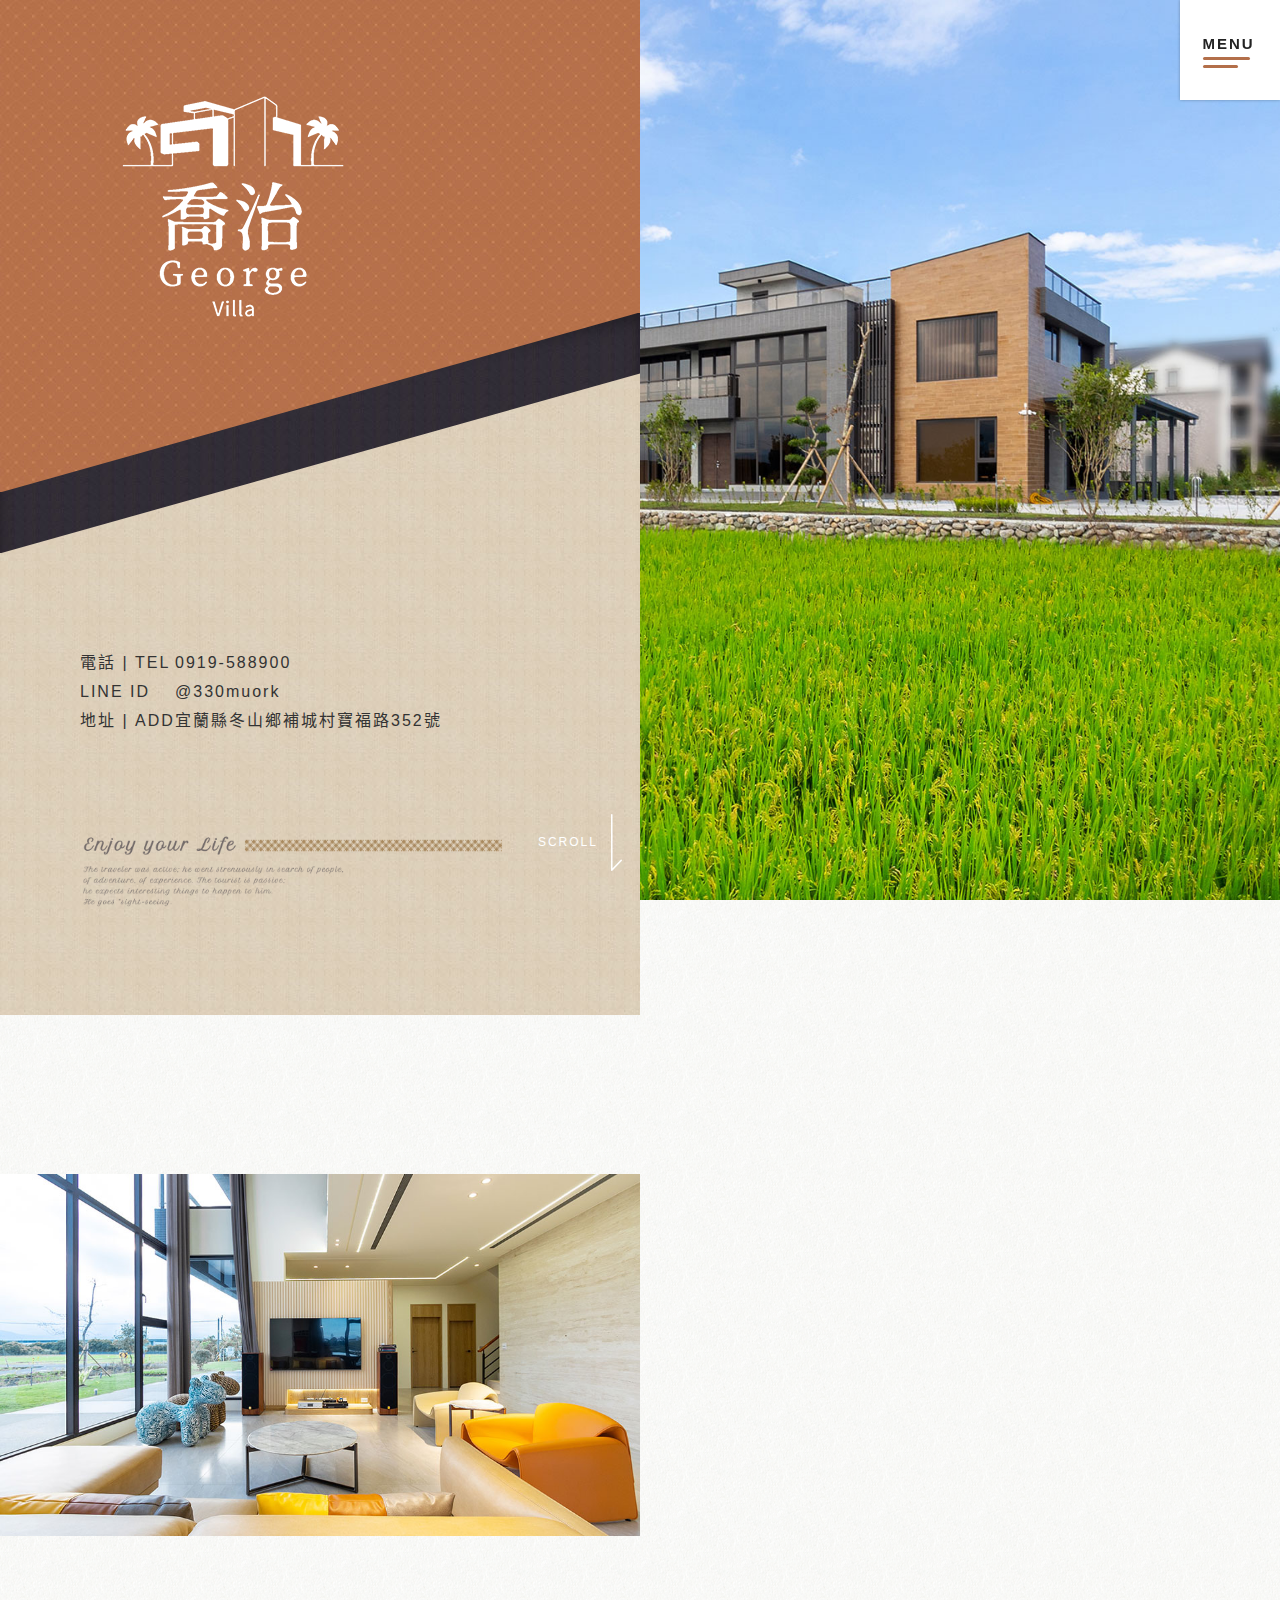
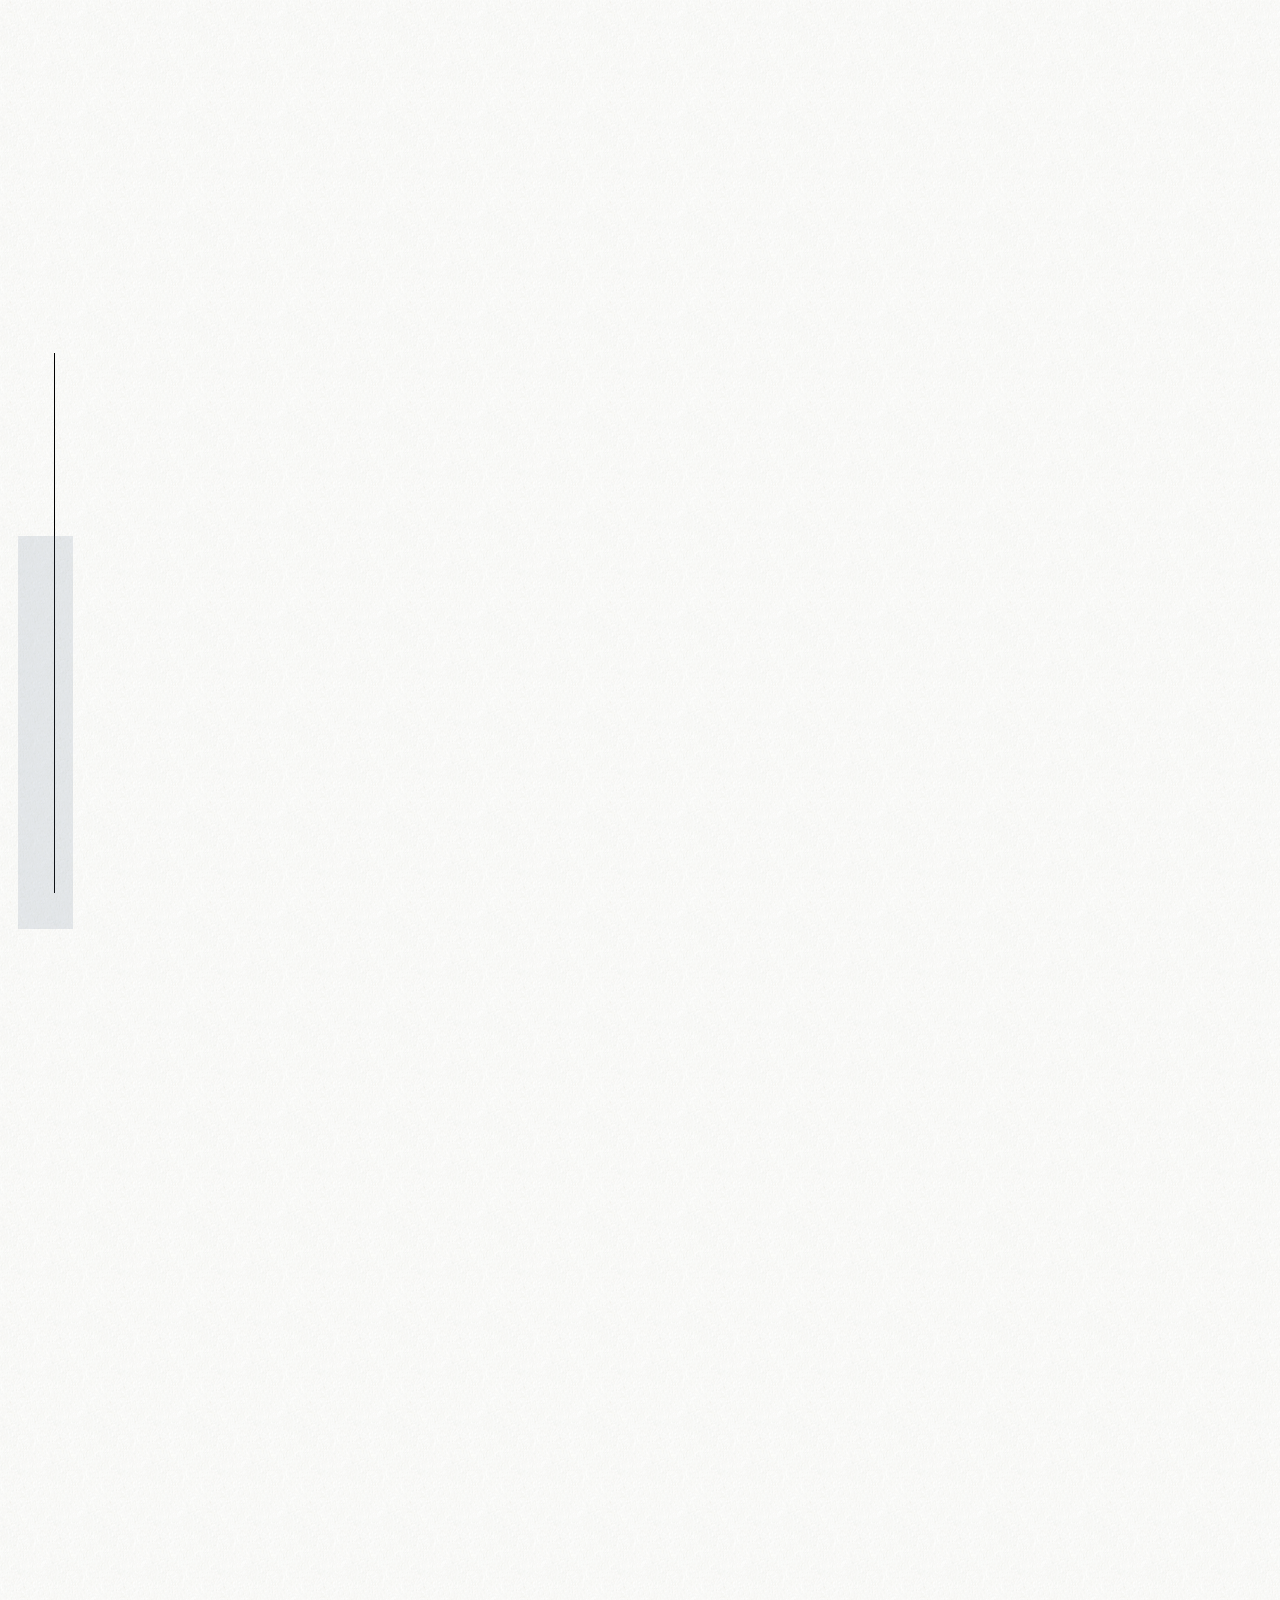
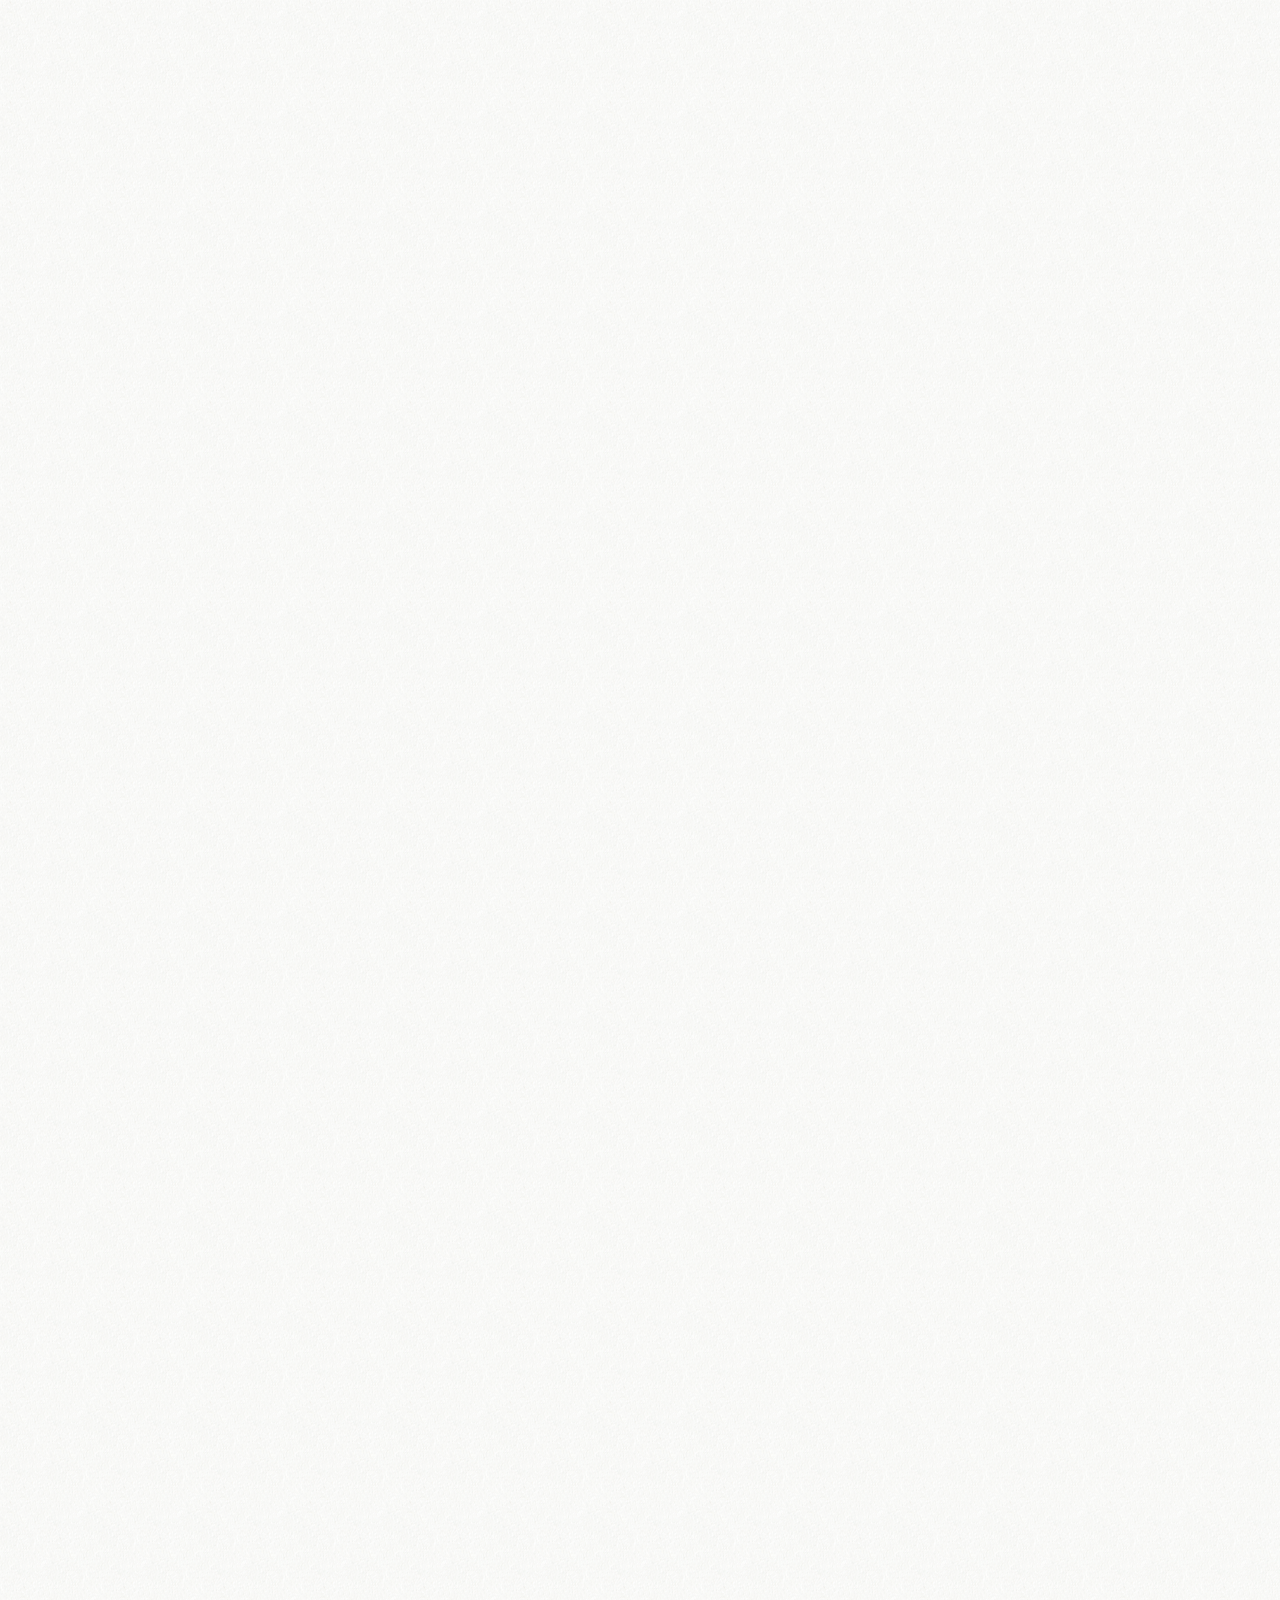
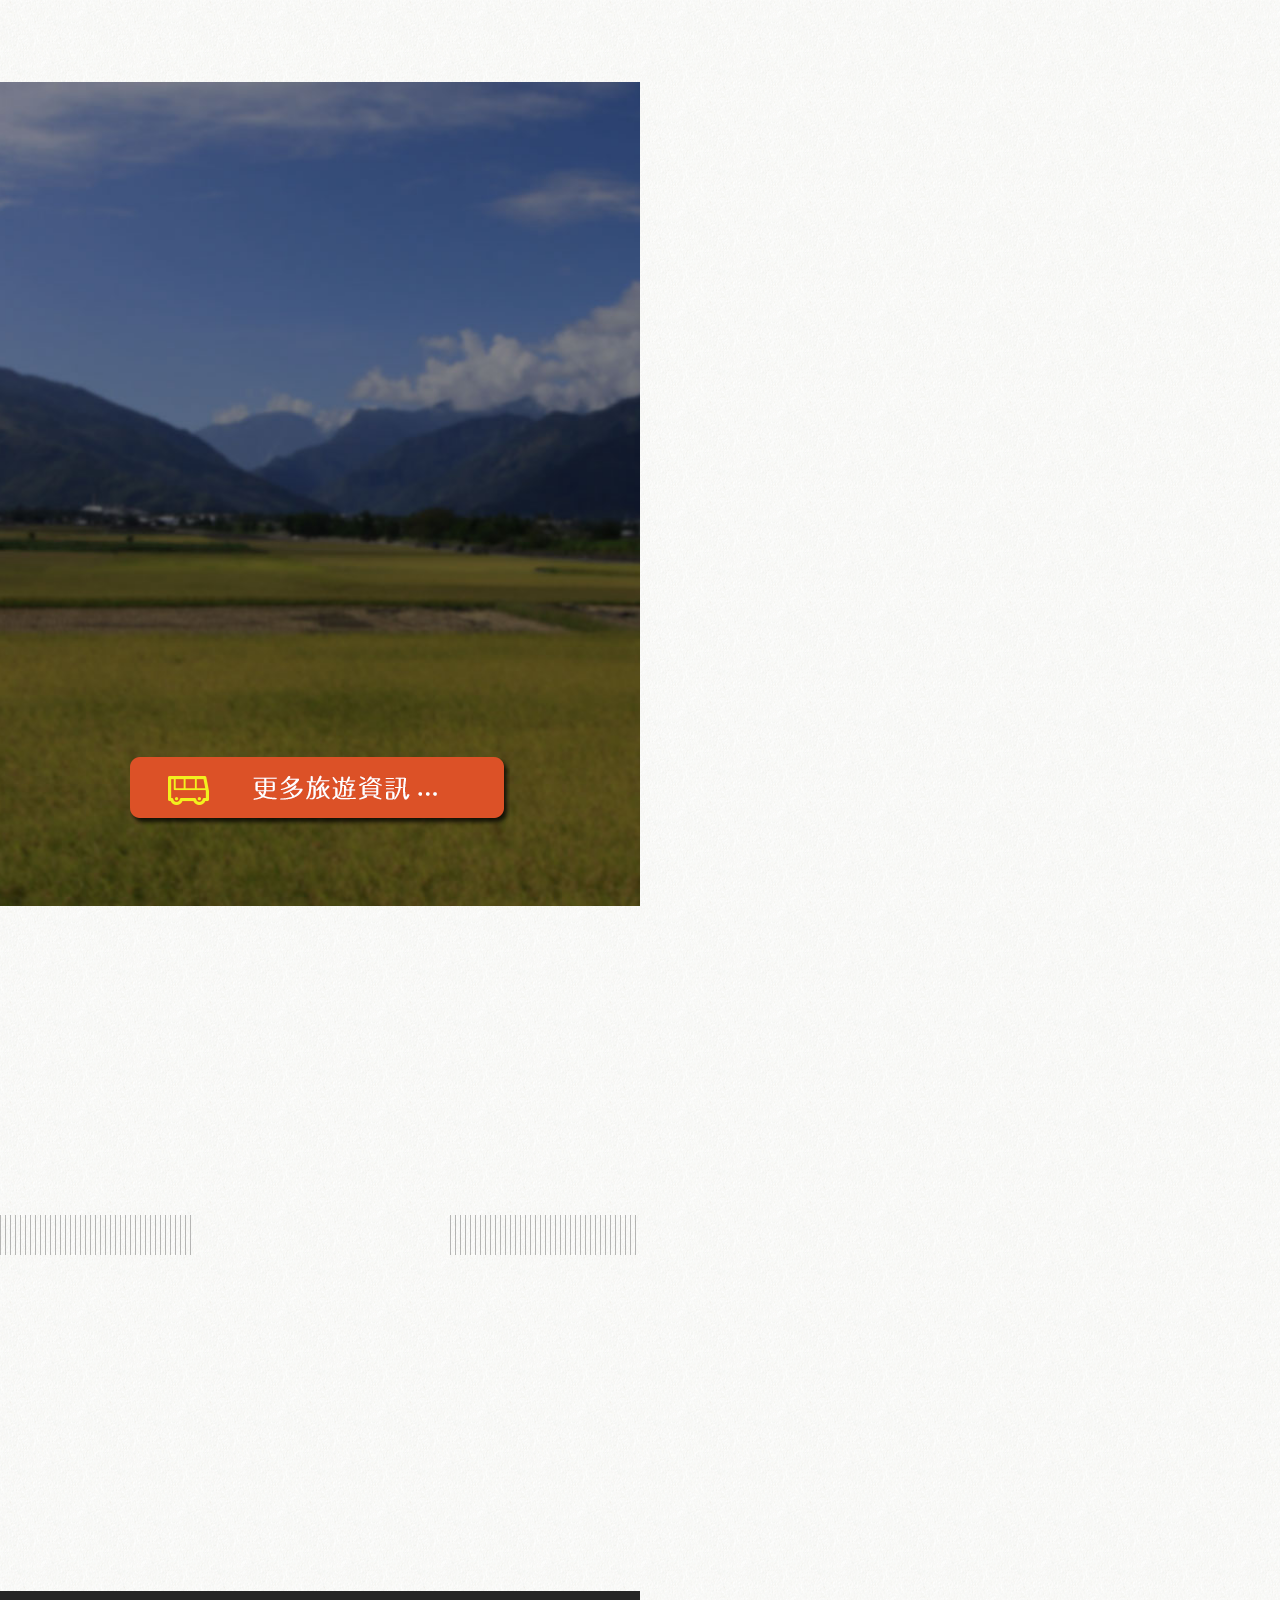
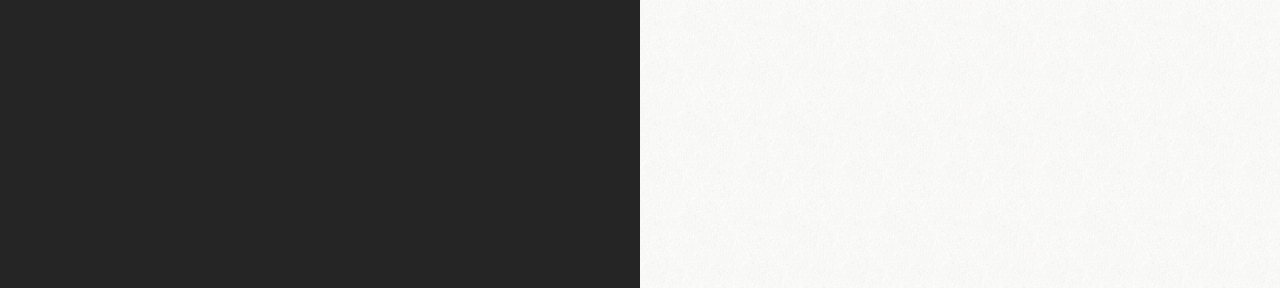
==== index.php.html @ ebe32e6a "change phone number" ====
﻿<!DOCTYPE html>
<html lang="zh-TW">

<head>
    <!-- Google tag (gtag.js) -->
	<script async="" src="gtag/js?id=G-ZSV1Z15WHJ"></script>
    <script>
      window.dataLayer = window.dataLayer || [];
      function gtag(){dataLayer.push(arguments);}
      gtag('js', new Date());
    
      gtag('config', 'G-ZSV1Z15WHJ');
    </script>
    <meta charset="utf-8">
    <meta http-equiv="X-UA-Compatible" content="IE=edge">
    <meta name="viewport" content="width=device-width,initial-scale=1.0">
    <meta name="format-detection" content="telephone=no">
    <meta property="og:image" content="https://georgevilla.elbnb.com/images/abt1.jpg">
    <meta name="keywords" content="喬治Villa,喬治,Villa,宜蘭Villa,台灣宜蘭民宿,台灣宜蘭住宿,宜蘭冬山民宿,宜蘭冬山住宿,宜蘭合法民宿,國民旅遊卡,宜蘭推薦民宿,宜蘭主題民宿,宜蘭親子民宿,宜蘭美食,宜蘭租車,梅花湖風景區,香格里拉休閒農場,新寮瀑布,冬山風箏館,冬山河森林公園,冬山河生態綠舟,仁山植物園,大洲分洪堰風景區,丸山遺址,中山休閒農業區,仁山苗圃,萬長春圳公園,草湖玉尊宮,大進休閒農業區">
    <meta name="description" content="位於冬山鄉的喬治villa，有著寬敞的戶外庭院與泳池、還有著大理石桌休閒空間，室內有著7米挑高大面景觀窗客廳與視聽空間。鄰近：冬山河親水公園、利澤簡老街、武淵水火同源、虎牌米粉觀光工廠、五十二甲溼地">
    <title>宜蘭冬山民宿 喬治Villa-台灣官方網站</title>
    <!-- Core CSS -->
    <link rel="Shortcut Icon" type="image/x-icon" href="images/favicon.ico">
    <link rel="stylesheet" href="mob/css/animate.min.css">
    <link href="mob/css/bootstrap.min.css" rel="stylesheet" type="text/css">
    <link href="mob/css/bootstrap-theme.min.css" rel="stylesheet" type="text/css">
    <link href="mob/css/fontawesome.min.css" rel="stylesheet" type="text/css">
    <link href="mob/css/main.css" rel="stylesheet" type="text/css">
    <link href="mob/css/main_btm.css" rel="stylesheet" type="text/css">
    <link href="css?family=Noto+Sans+TC:400,700&display=swap" rel="stylesheet">
    
    <script src="mob/js/jquery.min.js"></script>
</head>

<body>

<header>
    <!--mibutton-->
    <div class="mibutton itype">
        <span>MENU</span>
        <span></span>
        <span></span>
    </div>
    <div class="navbar">
        <div class="menu_logo">
            <a href="index.php.html">
                <img src="images/menu_logo.png">
            </a>
        </div>
        <div class="ibutton">
            <ul>
    <li>
        <a href="index.php.html#about">
            <p class="ch">關於我們</p>
            <p class="en">About Us</p>
        </a>
    </li>
    <li>
        <a href="photo.php.html">
            <p class="ch">環境介紹</p>
            <p class="en">Photo</p>
        </a>
    </li>
    <li>
        <a href="room.php.html">
            <p class="ch">客房介紹</p>
            <p class="en">Guest Room</p>
        </a>
    </li>
    <li>
        <a href="room.php.html#notice">
            <p class="ch">訂房須知</p>
            <p class="en">Notice</p>
        </a>
    </li>
    <li>
        <a href="index.php.html#location">
            <p class="ch">交通位置</p>
            <p class="en">Location</p>
        </a>
    </li>
    <li>
        <a href="sce.php.html">
            <p class="ch">鄰近景點</p>
            <p class="en">Scenic Spots</p>
        </a>
    </li>
</ul>        </div>
    </div>
</header>

<!--首頁右側大圖-->
<div class="dex">
	<img src="images/dex_logo.png" class="dex_logo">
    <img src="images/dex.jpg" class="dex_mob">
</div>

<!--main-->
<div class="main">

	<!--民宿首頁資訊-->
    <section class="itop">
    	<div class="logo">
        	<img src="images/logo.png" class="wow fadeInDown" data-wow-duration="2s" data-wow-delay=".3s">
        </div>
        <div class="isqare">
        	<div class="shadow"></div>
        </div>
        <div class="iinfo">
        	<ul class="wow fadeInDown" data-wow-duration="2s" data-wow-delay=".5s">
            	<li>
                    <p>電話 | TEL </p><p>0919-588900</p>
                </li>
                <li>
                    <p>LINE ID </p><p>@330muork</p>
                </li>
                <li>
                    <p>地址 | ADD </p><p>宜蘭縣冬山鄉補城村寶福路352號</p>
                </li>
            </ul>
            <img src="images/ideco.png" class="wow fadeInDown" data-wow-duration="2s" data-wow-delay=".5s">
        </div>
        <!--scroll-->
        <div class="scroll">
        	<a href="#about">
            	<span>SCROLL</span>
                <img src="images/scroll.png">
            </a>
        </div>
    </section>
    
    <!--about-->
    <section class="about" id="about">
    	<div class="title wow fadeInLeft" data-wow-duration="2s" data-wow-delay=".3s">
        	<img src="images/title_abt.png">
        </div>
        <img src="images/abt1.jpg" class="abt1">
        <div class="abt2">
        	<img src="images/abt2.png" class="wow fadeInDown" data-wow-duration="2s" data-wow-delay=".3s">
            <div class="text wow fadeInDown" data-wow-duration="2s" data-wow-delay=".5s">
                <span style="font-size:16pt; font-family:'微軟正黑體'; font-weight:bold; color:#000;">民宿登記編號2437號</span>
                <br><br>
                位於冬山鄉的喬治villa，有著寬敞的戶外庭院與泳池、還有著大理石桌休閒空間，可以望著一片綠油油的稻田享受著吹拂而來的稻香氣息。
                <br><br>
                在室內有著7米挑高大面景觀窗客廳與視聽空間，大人小孩同樂皆宜，在夕陽灑落下，在餐廳一處，可以悠閒的享受著下午茶來療癒渡假的心境，這絕對是一個渡假宅首選。
                <br><br>
                鄰近景點：冬山河親水公園、利澤簡老街、武淵水火同源、虎牌米粉觀光工廠、五十二甲溼地、冬山伯朗大道。
            </div>
        </div>
        <img src="images/abt3.png" class="abt3 wow fadeInDown" data-wow-duration="2s" data-wow-delay=".5s">
        <img src="images/abt4.jpg" class="abt4 wow fadeInDown" data-wow-duration="2s" data-wow-delay=".5s">
    </section>
    
    <!--iroom-->
    <div class="title wow fadeInLeft" data-wow-duration="2s" data-wow-delay=".3s">
        <img src="images/title_room.png">
    </div>
    <section class="iroom">
    	<div class="irm_btn wow fadeInDown" data-wow-duration="2s" data-wow-delay=".5s">
        	<a href="room.php.html">
            	<img src="images/irm_btn.png">
            </a>
        </div>
    </section>
    
    <!--location-->
    <div id="location" class="title wow fadeInLeft" data-wow-duration="2s" data-wow-delay=".3s">
        <img src="images/title_loc.png">
    </div>
    <section class="location">
    	<div class="map wow fadeInDown" data-wow-duration="2s" data-wow-delay=".5s">
        	<iframe src="https://www.google.com/maps/embed?pb=!1m17!1m12!1m3!1d3625.9081986054075!2d121.80837032192541!3d24.661288029667446!2m3!1f0!2f0!3f0!3m2!1i1024!2i768!4f13.1!3m2!1m1!2zMjTCsDM5JzM1LjAiTiAxMjHCsDQ4JzM1LjgiRQ!5e0!3m2!1szh-TW!2stw!4v1698636853554!5m2!1szh-TW!2stw" style="border:0;" allowfullscreen="" loading="lazy"></iframe>
        </div>
        <!-- <div class="route wow fadeInDown" data-wow-duration="2s" data-wow-delay=".5s">
        	交通路線指引
        </div> -->
    </section>
    
    <!--isce-->
    <div class="title wow fadeInLeft" data-wow-duration="2s" data-wow-delay=".3s">
        <img src="images/title_sce.png">
    </div>
    <section id="services_isce">
        <main>
            <div class="iscebg">
                <div class="isce wow fadeInDown clearfix" data-wow-duration="1000ms" data-wow-delay="400ms">
                    <ul> 
    <li>
		<a href="https://www.yicfff.tw/one/" target="_blank">
			<img src="2017sce/images/isce1.png" class="img-responsive">
			<h2><!--<span class="iscehot">Hot</span>-->2024宜蘭國際童玩藝術節</h2>
			<p>2024宜蘭國際童玩藝術節融合「5G．AI」概念，融入「展覽」、「演出」、「遊戲」、「交流」活動四大主軸，打造「童玩的多重宇宙」...</p>
			<div class="iscemore"></div>
		</a>
	</li>  
    <li>
		<a href="https://www.px-sunmake.org.tw/activity/detail.html?id=f2c11faf-19fb-3d10-20e5-388140b6f7b1&cate=news" target="_blank">
			<img src="2017sce/images/isce4.png" class="img-responsive">
			<h2><!--<span class="iscenew">New</span>-->愛在夏天．夜傳藝</h2>
			<p>8月2日至8月24日期間，每週五及週六，宜蘭傳藝園區舉辦期間限定的《愛在夏天・夜傳藝》夜間活動，將展示絢爛光環境藝術...</p>
			<div class="iscemore"></div>
		</a>
	</li>    
    <li>
		<a href="https://www.zhuangweidunelandart.com/" target="_blank">
			<img src="2017sce/images/isce3.png" class="img-responsive">
			<h2><!--<span class="iscenew">New</span>-->2024壯圍生活節</h2>
			<p>「壯圍生活節」已經來到第六屆，經過這麼多年的努力，我們不斷嘗試從在地生活者的視野與實踐出發，重新定義...</p>
			<div class="iscemore"></div>
		</a>
	</li> 
    <li>
		<a href="https://www.ilshb.gov.tw/index.php?catid=23&cid=3&id=5007&action=view" target="_blank">
			<img src="2017sce/images/isce2.png" class="img-responsive">
			<h2><!--<span class="iscenew">New</span>-->2024 宜蘭健康好生活</h2>
			<p>2024新的一年，衛生局規劃了多場次健康活力健走活動，邀請鄉親朋友們揪團，全家大小來健走，透過健走聊天....</p>
			<div class="iscemore"></div>
		</a>
	</li>
</ul>                </div>
                <div class="iscebtn">
                    <a href="sce.php.html" data-filter="*"><img src="images/iscebtn.png" class="img-responsive"></a>
                </div>
            </div>
        </main>
    </section>
	
    <!--btns-->
    <div class="btns">
        <div id="gotop">
            <img src="images/top.png">
        </div>
    </div>
    
	<!--footer-->
    <!--footer-->
<footer>
    <div class="ftlogo">
        <img src="images/ftlogo.png" class="wow fadeInDown" data-wow-duration="2s" data-wow-delay=".3s">
        <img src="images/contact.png" class="wow fadeInDown" data-wow-duration="2s" data-wow-delay=".5s">
    </div>
    <div class="ftinfo wow fadeInDown" data-wow-duration="2s" data-wow-delay=".3s">
        <ul>
            <li>
                <p><img src="images/ftinfo_01.png"> 電　　話｜</p><p>0919-588900</p>
            </li>
            <!-- <li>
                <p><img src="images/ftinfo_02.png"> 聯絡時間｜</p><p>09:00AM~06:00PM</p>
            </li> -->
            <li>
                <p><img src="images/ftinfo_03.png"> LINE ID｜</p><p>@330muork</p>
            </li>
            <!-- <li>
                <p><img src="images/ftinfo_04.png"> WeChat｜</p><p></p>
            </li> -->
            <li>
                <p><img src="images/ftinfo_06.png"> 信　　箱｜</p><p>babyliao_0117@yahoo.com.tw</p>
            </li>
            <li>
                <p><img src="images/ftinfo_07.png"> 地　　址｜</p><p>宜蘭縣冬山鄉補城村寶福路352號</p>
            </li>
        </ul>
    </div>
    <div class="ftbtn wow fadeInDown" data-wow-duration="2s" data-wow-delay=".3s">
        <ul>
            <li>
                <a href="https://www.facebook.com/profile.php?id=61551804133943" target="_blank">
                    <img src="images/fbtn1.png">
                </a>
            </li>
            <li>
                <a href="tel:0931171200">
                    <img src="images/fbtn2.png">
                </a>
            </li>
            <li>
                <a href="https://lin.ee/Fx7MsOM" target="_blank">
                    <img src="images/fbtn3.png">
                </a>
            </li>
        </ul>
    </div> 
    <!--ftbtm-->
    <div class="ftbtm">
        <div class="ftmark wow fadeInDown" data-wow-duration="2s" data-wow-delay=".3s">
            <!-- <img src="images/fmark1.jpg"> -->
            <img src="images/fmark2.jpg">
            <!-- <img src="images/fmark3.jpg"> -->
        </div>
        <div class="number wow fadeInDown" data-wow-duration="2s" data-wow-delay=".5s">
            -宜蘭縣合法民宿2437號-
        </div>
        <!--icon-->
        <div class="icon wow fadeInDown" data-wow-duration="1s" data-wow-delay=".6s">
            share：
            <a href="https://line.naver.jp/R/msg/text/?https://georgevilla.elbnb.com/" target="_blank"><img src="images/fticon_01.png"></a>
            <a href="https://www.facebook.com/sharer.php?u=https://georgevilla.elbnb.com/" target="_blank"><img src="images/fticon_02.png"></a>
            <a href="https://twitter.com/share?url=https://georgevilla.elbnb.com/&text=喬治Villa" target="_blank"><img src="images/fticon_03.png"></a>
            <a href="mailto:?Subject=喬治Villa&Body=https://georgevilla.elbnb.com/"><img src="images/fticon_04.png"></a>
        </div>
        <!--copyright-->
        <div class="copyright wow fadeInDown" data-wow-duration="1s" data-wow-delay=".6s">
            <a href="index.php.html">喬治Villa</a> | Copyright&copy; All Rights Reserved.<a href="https://www.webview.com.tw/" target="_blank">景騰多媒體股份有限公司</a>設計維護
        </div>
    </div>
</footer>
</div>


<!--js code-->
<script src="mob/js/wow.min.js"></script>
<script type="text/javascript">
 new WOW().init();
</script>
<script src="mob/js/bootstrap.min.js"></script>
<script>
	$('.carousel').carousel({
	  interval: 3000,
	  pause:false
	})
</script>
<script src="mob/js/main.js"></script>
</body>

</html>
---- mob/css/main.css ----
/*--------------copyright by alva start-------------------------------*/
html, body, div, span, applet, object, iframe,
h1, h2, h3, h4, h5, h6, p, blockquote, pre,
a, abbr, acronym, address, big, cite, code,
del, dfn, em, img, ins, kbd, q, s, samp,
small, strike, strong, sub, sup, tt, var,
b, u, i, center,
dl, dt, dd, ol, ul, li,
fieldset, form, label, legend,
table, caption, tbody, tfoot, thead, tr, th, td,
article, aside, canvas, details, embed, 
figure, figcaption, footer, header, hgroup, 
menu, nav, output, ruby, section, summary,
time, mark, audio, video  {
	margin: 0;
	padding: 0;
	vertical-align: baseline;
}
/* HTML5 display-role reset for older browsers */
article, aside, details, figcaption, figure, 
footer, header, hgroup, menu, nav, section {
	display: block;
}
body {
	line-height: 1.8;
	letter-spacing: 2px;
	font-size: 18px;
	font-family: 'Noto Sans TC', sans-serif;
	background: url(../../images/all_pattern.png) repeat,#fff;
	color:#232323;
	overflow-x:hidden;
	font-weight:400;
}
ol,
ul {
	list-style: none;
}
blockquote,q {
	quotes: none;
}
blockquote:before,blockquote:after,q:before,q:after {
	content: '';
	content: none;
}
table {
	border-collapse: collapse;
	border-spacing: 0;
}
td {
	vertical-align: top;
}
a {
	display: block;
	color: #333;
	text-decoration: none;
}
a:hover,a:focus {
	text-decoration: none;
	transition:.2s ease all;
}
img {
	max-width:100%;
}
::selection {
	background: rgba(204,204,204,1);
}
h1, h2, h3, h4, h5, h6 {
	line-height: 1.5;
}

/************************************************************************************************************************************************
************************************************************************************************************************************************
************************************************************************************************************************************************/
/*---dex-------------------------------------------------------------------------------------------------------------------------------------*/
.dex {
	position:fixed;
	top:0;
	right:0;
	height:100vh;
	width:50vw;
	background:url(../../images/dex.jpg) top right no-repeat;
	background-size:cover;
}
img.dex_logo {
	display:none;
	transform: translate(-50%,-50%);
    position: absolute;
    top: 50%;
    left: 50%;
    max-width: 80%;
}
img.dex_mob {
	display:none;
}
/*---main----------------------------------------------------------------------------------------------------------------------------*/
.main {
	display:inline-block;
	vertical-align:top;
	width:50%;
	position:relative;
	background: url(../../images/all_pattern.png) repeat,#fff;
}
/***itop***/
.itop {
	position:relative;
	background:url(../../images/ipattern_02.jpg) repeat;
}
.logo {
	text-align:left;
	position:relative;
	background:url(../../images/ipattern_01.jpg) repeat;
}
.logo img {
	padding: 5em 2em 9em 8em;
	position:relative;
	z-index:5;
}
/*isqare*/
.isqare {
	background:url(../../images/ipattern_02.jpg) repeat;
	width:100%;
	height:240px;
	position:relative;
	z-index:3;
	margin-top:-10em;
	overflow:hidden;
}
	.isqare:before {
		content:'';
		background:url(../../images/ipattern_01.jpg) repeat;
		clip-path:polygon(0 0, 100% 0, 100% 0, 0 100%);
		-webkit-clip-path:polygon(0 0, 100% 0, 100% 0, 0 100%);
		width:100%;
		position:absolute;
		top:-1px;
		left:0;
		height:75%;
		z-index:3;
	}
	.isqare:after {
		content:'';
		background:url(../../images/ipattern_03.jpg) repeat;
		clip-path:polygon(0 100%, 100% 0%, 100% 100%, 0 100%);
		-webkit-clip-path: polygon(0 100%, 100% 0%, 100% 100%, 0 100%);
		width:100%;
		position:absolute;
		bottom:0;
		left:0;
		height:75%;
		z-index:3;
	}
.shadow {
	position: absolute;
    width: 100%;
    height: 100%;
    transform: skewY(-10deg);
    box-shadow: inset 0px 10px 15px rgba(0,0,0,.3);
    top: 4em;
    z-index: 0;
}
/*iinfo*/
.iinfo {
	padding:6em 2em 6em 8em;
	position:relative;
	z-index:3;
	background:url(../../images/ipattern_03.jpg) repeat;
	font-size:16px;
	color: #333;
}
.iinfo p {
	display:inline-block;
	vertical-align:top;
}
.iinfo p:nth-of-type(1) {
	width:95px;
}
.iinfo p:nth-of-type(2) {
	width:80%;
}
.iinfo img {
	padding-top:6em;
	max-width:80%;
}
/*scroll*/
.scroll {
	position:absolute;
	bottom:8em;
	right:1em;
	z-index:5;
}
.scroll a {
}
.scroll span {
	color:#fff;
	display:inline-block;
	vertical-align:middle;
	font-size:12px;
	padding-right:.5em;
}
.scroll img {
	vertical-align:middle;
	animation:updown 1.2s alternate infinite;
}
	@keyframes updown {
		0% {
			transform:translateY(-15px);
			opacity:0;
		}
		100% {
			transform:translateY(15px);
			opacity:1;
		}
	}
/***mibutton***/
.mibutton {
	position: fixed;
    top: 0;
    right: 0;
    z-index: 50;
    cursor: pointer;
    width: 125px;
    height: 125px;
    text-align: left;
    background: #fff;
    padding:2em 2em 1em 2em;
	box-shadow: 0px 0px 3px rgba(0,0,0,.3);
	transition: .3s cubic-bezier(0.22, 1, 0.36, 1);
}
/*itype*/
.itype {
	padding: 2em 2em 1em 1.5em;
    font-size: 15px;
	width: 100px;
    height: 100px;
}
	.mibutton span {
		display:block;
		border-radius:20px;
		text-align:center;
		font-weight: 700;
		transition: .3s ease all;
	}
		.mibutton span:nth-child(2) {
			width: 100%;
			height: 3px;
			transition: .3s ease all;
			background:#b36f4a;
			text-align: left;
			margin-bottom:.3em;
		}
		.mibutton span:nth-child(3) {
			width: 75%;
			height: 3px;
			transition: .3s ease all;
			background:#b36f4a;
			text-align: left;
		}
		.mibutton_ani {
			background: none;
			box-shadow: 0px 0px 3px rgba(0,0,0,0);
			transform: scale(.8);
			transform-origin: top right;
		}
		.mibutton_ani span {
		opacity:1;
	}
		.mibutton_ani span:nth-child(1) {
			opacity:0;
		}
		.mibutton_ani span:nth-child(2) {
			-webkit-transform:rotate(45deg);
					transform:rotate(45deg);
			-webkit-transform-origin:center;
					transform-origin:center;
					background:#b36f4a;
		}
		.mibutton_ani span:nth-child(3) {
			-webkit-transform:rotate(-45deg);
					transform:rotate(-45deg);
			-webkit-transform-origin:center;
					transform-origin:center;
					background: #b36f4a;
					width: 100%;
					margin-top: -.5em;
		}
	.mibutton:hover span:nth-child(2),.mibutton:hover span:nth-child(3) {
		background:#b36f4a;
	}
/*navbar*/
.navbar {
	position:fixed;
	top:0;
	right:0;
	width:350px;
	text-align:center;
	z-index:30;
	border: 0;
    min-height: auto;
    border-radius: 0;
    margin: 0;
	transform: translateX(350px);
	transition:.6s ease-in-out;5
}
.show {
	transform: translateX(0px);
	box-shadow: 0px 0px 10px rgb(0 0 0 / 10%);
}
/*menu_logo*/
.menu_logo {
	background:url(../../images/menu_pattern_01.png) repeat;
	padding:3em 2em;
}
.menu_logo a {
	display:inline-block;
}
	.menu_logo a:hover {
		opacity:.7;
	}
/*ibutton*/
.ibutton {
	background:url(../../images/menu_pattern_02.png) repeat;
	padding:2em 0;
}
.ibutton a {
	color:#fff;
	transition:.3s ease-in-out;
	padding:.5em 0;
}
.ibutton p.ch {
	font-size:18px;
	letter-spacing:3px;
	transition:.2s ease-in-out;
}
.ibutton p.en {
	font-size:14px;
	line-height:1.5;
}
	.ibutton a:hover {
		background: rgba(0, 0, 0, 0.15);
	}
	.ibutton a:hover p.ch {
		color:#000;
	}
	@media screen and (max-width:1400px) {
		.shadow {
			top:3em;
		}
		.logo img {
			padding: 5em 2em 9em 5em;
		}
		.iinfo {
			padding: 6em 2em 6em 5em;
		}
	}
	@media screen and (max-width:1170px) {
		.logo img {
			padding: 4em 2em 9em 5em;
			width: 348px;
		}
		.isqare {
			height:180px;
		}
		.iinfo {
			padding: 4em 2em 6em 5em;
		}
		.iinfo li {
			display:table;
		}
		.iinfo li p {
			display:table-cell;
			width:auto !important;
			padding-right:.5em;
		}
		.mibutton {
			width:110px;
			padding: 2em 1.5em 1em 1.5em;
		}
	}
	@media screen and (max-width:1080px) {
		.logo img {
			padding: 4em 2em 9em 3em;
			width: 300px;
		}
		.iinfo {
			padding: 3em 2em 5em 3em;
			margin-top:-1px;
		}
		.iinfo img {
			padding-top:4em;
		}
		.shadow {
			top: 2em;
		}
	}
	@media screen and (max-width:900px) {
		.dex {
			position:relative;
			height:600px;
			width:100%;
			background: url(../../images/dex.jpg) center center no-repeat;
		}
		img.dex_logo {
			display:none !important;
		}
		.main {
			width:100%;
		}
		.logo {
			text-align:center;
		}
		.logo img {
			padding: 4em 2em 11em 2em;
			width: 300px;
		}
		.navbar {
			height:100vh;
			overflow-y:scroll;
		}
		.title img {
			transform:translateX(-4em);
		}
	}
	@media screen and (max-width:600px) {
		.dex {
			height:55vh;
		}
		img.dex_mob {
			display: block;
		}
	}
	@media screen and (max-width:430px) {
		.logo img {
			padding: 3em 2em 10em 2em;
			width: 260px;
		}
		.iinfo {
			padding: 2em 2em 4em 2em;
			font-size:15px;
		}
		.iinfo li {
			width:100%;
			text-align:left;
		}
		.iinfo p:nth-of-type(1) {
			width:95px !important;
		}
		.iinfo p:nth-of-type(2) {
			width: 100% !important;
			display: block;
		}
		.iinfo img {
			max-width:100%;
		}
		.scroll {
			bottom:2em;
		}
		.menu_logo {
			padding: 3em 2em 2em;
		}
		.menu_logo img {
			width: 155px;
		}
		.navbar {
			width:100%;
			transform: translateX(100%);
		}
		.show {
			transform: translateX(0);
		}
	}
	@media screen and (max-width:380px) {
		.logo img {
			width:254px;
		}
	}
	@media screen and (max-width:350px) {
		.logo img {
			width: 241px;
		}
		.iinfo {
			padding: 2em 1em 3em 2em;
		}
		.isqare {
			height: 135px;
		}
		.shadow {
			top: 1em;
		}
		.iinfo img {
			padding-top: 2em;
		}
	}
/*---about------------------------------------------------------------------------------------------------------------------------*/
.about {
	text-align:right;
}
/***title***/
.title {
	text-align:left;
	padding:2em 1em 2em 0;
	overflow:hidden;
}
/*abt2*/
.abt2 {
	text-align:right;
	padding:2em 6em 1em 2em;
	width:777px;
	max-width:100%;
	display:inline-block;
	position:relative;
}
	.abt2:before {
		content:'';
		background:#000;
		width:1px;
		height:55%;
		position:absolute;
		bottom:2em;
		left:3em;
	}
	.abt2:after {
		content:'';
		background: url(../../images/abt2_block.png) repeat;
		width:55px;
		height:40%;
		position:absolute;
		bottom:0em;
		left:1em;
	}
.abt2 img {
}
.text {
	text-align:justify;
	padding: 2em 1em 1em 5em;
}
img.abt3 {
	padding:0em 6em 0em 1em;
}
img.abt4 {
	padding:1em 6em 1em 1em;
}
	@media screen and (max-width:1300px) {
		.abt2 {
			padding: 2em 3em 1em 2em;
		}
		img.abt3 {
			padding:0em 3em 0em 2em;
		}
		img.abt4 {
			padding:1em 3em 1em 2em;
		}
	}
	@media screen and (max-width:700px) {
		.abt2 {
			padding: 2em 2em 1em 1em;
		}
		img.abt3 {
			padding:0em 2em 0em 2em;
		}
		img.abt4 {
			padding:1em 2em 1em 2em;
		}
	}
	@media screen and (max-width:430px) {
		.abt2:after {
			width:33px;
			left:1em;
			height:45%;
		}
		.abt2:before {
			left: 2em;
		}
		.text {
			padding: 1em 0em 0 3em;
			letter-spacing: 1px;
		}
	}
	@media screen and (max-width:380px) {
		.abt2 {
			padding: 2em 1em 1em 1em;
		}
		img.abt3 {
			padding:0em 1em 0em 1em;
		}
		img.abt4 {
			padding:.5em 1em 1em 1em;
		}
		.title {
			padding: 1em 0em 1em 0;
		}
	}
	@media screen and (max-width:350px) {
		.abt2 {
			padding: 1em 1em 1em 1em;
		}
	}
/*---iroom--------------------------------------------------------------------------------------------------------------------------*/
.iroom {
	background:url(../../images/irm_bg.jpg) top center no-repeat fixed;
	background-size:cover;
	text-align:right;
}
/*irm_btn*/
.irm_btn {
	padding: 10em 10em 10em 0;
}
.irm_btn a {
	display:inline-block;
	position:relative;
	line-height:0;
}
	.irm_btn a:after {
		content:'';
		background:rgba(255,255,255,.75);
		width:100%;
		height:100%;
		position:absolute;
		top:-1em;
		left:-1em;
		transition:.3s ease-in-out;
	}
.irm_btn img {
	position:relative;
	z-index:3;
	transition:.2s ease-in-out;
}
	.irm_btn a:hover:after {
		top:0;
		left:0;
		background:rgba(0,0,0,.75);
	}
	.irm_btn a:hover img {
		-webkit-filter: invert(1);
		filter: invert(1);
	}
/*---location--------------------------------------------------------------------------------------------------------------------------*/
.location {
	padding-bottom:4em;
}
/*map*/
.map {
	position:relative;
	width:720px;
	min-height:450px;
	margin:0 auto;
	max-width:90%;
}
.map iframe {
	border:solid 1px #aaaaaa;
	position:absolute;
	width:100%;
	height:100%;
	top:0;
	left:0;
}
.route {
	text-align:left;
	width:720px;
	margin:0 auto;
	max-width:90%;
	padding:1em;
}
	@media screen and (max-width:1300px) {
		.irm_btn {
			padding: 8em 3em 8em 0;
		}
		.map {
			min-height:420px;
		}
	}
	@media screen and (max-width:1080px) {
		.irm_btn {
			padding:7em 3em 7em 0;
		}
		.map {
			min-height:380px;
		}
		.location {
			padding-bottom: 2em;
		}
		.iroom {
			background-attachment:inherit;
		}
	}
	@media screen and (max-width:500px) {
		.irm_btn {
			padding: 4em 2em 4em 0;
		}
		.irm_btn a {
			width:200px;
		}
		.map {
			min-height:300px;
		}
		.route {
			padding:1em 0;
		}
	}
	@media screen and (max-width:380px) {
		.map {
			min-height:250px;
			max-width:88%;
		}
		.title {
			padding: 2em 1em 1em 0;
		}
		.location {
			padding-bottom: 1em;
		}
	}
	@media screen and (max-width:350px) {
		.irm_btn a {
			width: 155px;
		}
		.irm_btn {
			padding: 3em 2em 2em 0;
		}
		.map {
			min-height:200px;
		}
	}
/*************************
*********services_isce*****
**************************/
#services_isce {
	background: url(../../images/index1bg.jpg);
	background-position: top left;
	background-size: auto;
	background-repeat: repeat;
}

#services_isce h2 {
	color: #fff;
	padding-bottom: 15px;
	text-align: center;
	background-image: url(../../images/isceline.png);
	background-position: center bottom;
	background-size: auto;
	background-repeat: no-repeat;
	font-size: 20px;
	line-height:1.5;
    padding: 10px 0;
}

.iscebg {
	background-image: url(../../images/iscebg.jpg);
	background-position: center bottom;
	background-size: cover;
	background-repeat: no-repeat;
	padding: 0 1em;
}

.iscemore {
	background-image: url(../../images/iscemore.png);
	background-position: right bottom;
	background-size: cover;
	background-repeat: no-repeat;
	min-height: 16px;
}

.isce h2 span.iscenew {
	background: #dc5127;
	border-radius: 10px;
	font-size: 12px;
	padding: 2px 5px;
	vertical-align: middle;
	margin-right: 5px;
}

.isce h2 span.iscehot {
	background: #af2411;
	border-radius: 10px;
	font-size: 12px;
	padding: 2px 5px;
	vertical-align: middle;
	margin-right: 5px;
}

.isce {
	padding-top: 80px;
	padding-bottom: 60px;
}

.isce ul {
	margin: 0;
	padding: 0;
}

.isce ul li {
	display: inline-block;
	float: left;
	width: 25%;
	padding: 0 1em;
}

.isce ul li img {
	margin: 0 auto;
}

.isce ul li p {
	color: #fff;
	font-size:16px;
}

.iscebtn img {
	margin: 0 auto;
	padding-bottom: 80px;
}

@media(max-width:1700px) {
	.iscebg {
		padding: 0 100px;
	}
}

@media(max-width:1550px) {
	.iscebg {
		padding: 0 20px;
	}
	.isce ul li {
		padding: 0 15px;
	}
}

@media(max-width:1200px) {
	.isce ul li {
		width:50%;
	}
}

@media(max-width:1100px) {
	#services_isce h2 {
		font-size: 16px;
	}
}

@media(max-width:991px) {
	#services_isce h2 {
		font-size: 20px;
	}
	.isce ul li {
		display: inline-block;
		float: left;
		width: 50%;
	}
	.isce ul li:nth-child(3) {
		clear: both;
	}
	.iscemore {
		margin-bottom: 20px;
	}
	.isce {
		padding-top: 30px;
		padding-bottom: 30px;
	}
	.iscebtn img {
		margin: 0 auto;
		padding-bottom: 20px;
	}
}

@media(max-width:900px) {
	.isce ul li {
		float:none;
		width:22%;
		vertical-align:top;
	}
	.iscebg {
		text-align:center;
	}
	#services_isce h2 {
		font-size: 18px;
	}

@media(max-width:700px) {
	.iscebg {
		padding: 0 15px;
	}
	.iscebtn img {
		max-width:90%;
	}
	.isce ul li {
		width:23%;
	}
}

@media(max-width:600px) {
	.isce ul li {
		width:45%;
	}
}
@media(max-width:450px) {
	.isce ul li {
		width:48%;
	}
}
@media(max-width:380px) {
	.isce ul li {
		padding:0 .5em;
	}
	.isce ul li p {
		font-size: 14px;
	}
}


.isce li:hover {
	-webkit-transition: all 0.3s ease 0s;
	-moz-transition: all 0.3s ease 0s;
	-o-transition: all 0.3s ease 0s;
	transition: all 0.3s ease 0s;
	transform: translateY(-10px);
}

.isce ul li:hover img {
	-webkit-transition: all 0.3s ease 0s;
	-moz-transition: all 0.3s ease 0s;
	-o-transition: all 0.3s ease 0s;
	transition: all 0.3s ease 0s;
	opacity: 0.7;
}

.iscebtn img {
	position: relative;
	-webkit-animation: aniscebtn 0.6s infinite;
	animation: aniscebtn 0.6s infinite;
}

.iscebtn:hover img {
	-webkit-transition: all 0.3s ease 0s;
	-moz-transition: all 0.3s ease 0s;
	-o-transition: all 0.3s ease 0s;
	transition: all 0.3s ease 0s;
	transform: scale(0.9);
	transform-origin: center center;
}

@-webkit-keyframes aniscebtn {
	0% {
		top: 0;
	}
	50% {
		top: 10px;
	}
	100% {
		top: 2px;
	}
}

@keyframes aniscebtn {
	0% {
		top: 0;
	}
	50% {
		top: 10px;
	}
	100% {
		top: 2px;
	}
}
---- mob/css/main_btm.css ----
/*--------------copyright by alva start-------------------------------*/
/*---footer--------------------------------------------------------------------------------------------------------------------------*/
footer {
	text-align:center;
	font-size:16px;
}
/*ftlogo*/
.ftlogo {
	position:relative;
	margin:4em 0 2em;
}
	.ftlogo:before {
		content:'';
		background:url(../../images/line.png) bottom left repeat-x;
		position:absolute;
		bottom:0;
		left:0;
		height:40px;
		width:30%;
	}
	.ftlogo:after {
		content:'';
		background:url(../../images/line.png) bottom right repeat-x;
		position:absolute;
		bottom:0;
		right:0;
		height:40px;
		width:30%;
	}
.ftlogo img:nth-of-type(2) {
	padding:2em 0 1em;
	display:block;
	margin:0 auto;
}
/*ftinfo*/
.ftinfo {
	width:500px;
	margin:0 auto;
	max-width:90%;
	padding:1em 0 3em;
	text-align:left;
	color:#4a4a4a;
}
.ftinfo ul {
}
.ftinfo li {
	padding:.2em 0;
}
.ftinfo li img {
	vertical-align:middle;
}
.ftinfo li p {
	display:inline-block;
	vertical-align:top;
	line-height:1.5;
}
.ftinfo li p:nth-of-type(1) {
	white-space: nowrap;
}
.ftinfo li p:nth-of-type(2) {
	width: 60%;
    word-wrap: break-word;
    word-break: break-all;
}
/*ftbtn*/
.ftbtn {
	width:590px;
	margin:0 auto;
	max-width:95%;
}
.ftbtn li {
	display:inline-block;
	vertical-align:baseline;
	width:31%;
	padding:0 1em 2em;
}
.ftbtn a {
	transition:.2s linear;
}
	.ftbtn a:hover {
		opacity:.8;
		transform:translateY(-5px);
	}
/***ftbtm***/
.ftbtm {
	background:#252525;
	text-align:center;
	padding:2em 1em 2em;
	font-size:14px;
}
/*ftmark*/
.ftmark {
	padding:1em 0 0 0;
}
.ftmark img {
	padding:5px;
}
/*number*/
.number {
	color:#fff;
	padding:0 0 1em;
}
/*icon*/
.icon {
	color:#828282;
}
.icon a {
	display:inline-block;
	vertical-align:middle;
	padding:3px;
	transition:.2s linear;
}
	.icon a:hover {
		-webkit-filter: drop-shadow(0px 0px 2px rgba(255, 255, 255, 0.52));
		filter: drop-shadow(0px 0px 2px rgba(255, 255, 255, 0.52));
	}
/*copyright*/
.copyright {
	color:#828282;
}
.copyright a {
	display:inline-block;
	color:#828282;
}
	.copyright a:hover {
		color:#fff;
	}
	@media screen and (max-width:1000px) {
		.ftlogo:before,.ftlogo:after {
			width:24%;
		}
		.ftbtn li {
			padding: 0 .2em 1em;
		}
	}
	@media screen and (max-width:500px) {
		.ftlogo img:nth-of-type(1) {
			width:195px;
		}
		.ftlogo img:nth-of-type(2) {
			padding: 1em 0 0em;
			width: 130px;
		}
		.ftbtm {
			padding:1em;
		}
		.ftmark img {
			width:20%;
		}
		.ftlogo {
			margin:3em 0 2em;
		}
	}
	@media screen and (max-width:450px) {
		.ftinfo{
			max-width: 100%;
		}
	}
	@media screen and (max-width:380px) {
		.ftlogo:before, .ftlogo:after {
			width: 21%;
			height:30px;
		}
		.ftinfo {
			padding: 0em 0 1em;
		}
		.ftbtn li {
			width:32%;
		}
		.ftmark img {
			width: 23%;
		}
		.number {
			padding: 0em 0 1em;
		}
		footer {
			font-size:15px;
		}
	}
	@media screen and (max-width:350px) {
		.ftlogo {
			margin: 2em 0 2em;
		}
		.ftlogo img:nth-of-type(2) {
			width:120px;
		}
		.ftinfo li p:nth-of-type(2) {
			width:56%;
		}
		.ftbtm {
			font-size:12px;
		}
		.ftmark {
			padding:0;
		}
		.ftmark img {
			padding: 3px;
		}
	}
/*.btns*/
.btns {
	position:fixed;
	bottom:5%;
	right:1%;
	cursor:pointer;
	display:none;
	z-index:9;
}
	.btns div {
		transition:.3s ease-in-out;
		margin:5px 0;
	}
		.btns div img {
			max-width:100%;
		}
		.btns div:hover {
			transform:scale(.9);
		}
	@media screen and (max-width:768px) {
		.btns {
			width:7%;
		}
	}
	@media screen and (max-width:600px) {
		.btns {
			width:50px;
		}
	}
	@media screen and (max-width:430px) {
		.btns {
			width:45px;
			bottom:1%;
			right: 2%;
		}
	}
/*---inner---------------------------------------------------------------------------------------------------------------------------*/
.intop {
	clip-path: polygon(0% 0%, 100% 0%, 100% 75%, 60% 75%, 50% 100%, 40% 75%, 0% 75%);
	-webkit-clip-path: polygon(0% 0%, 100% 0%, 100% 75%, 60% 75%, 50% 100%, 40% 75%, 0% 75%);
	background:url(../../images/ipattern_01.jpg) repeat;
	box-shadow: inset 0px -53px 23px rgba(0,0,0,.1);
	position:relative;
	text-align:center;
	min-height:167px;
}
	.intop:before {
		content:'';
		width: 0;
		height: 0;
		border-style: solid;
		border-width: 0 40px 35px 40px;
		border-color: transparent transparent rgba(255,255,255,.5) transparent;
		position:absolute;
		bottom:0;
		left:50%;
		transform:translateX(-50%);
	}
/*inlogo*/
.inlogo {
	width:150px;
	margin:0 auto;
	max-width:90%;
	padding:1em 0;
}
.intop_deco {
	width:1px;
	height:45px;
	background:#000;
	margin:0 auto;
}
/***intitle***/
.intitle {
	padding:2em 1em;
	text-align:center;
}
/***rmbtn***/
.rmbtn {
	width:1200px;
	margin:0 auto;
	max-width:90%;
	text-align:center;
	padding:1em 0;
}
.rmbtn li {
	display:inline-block;
	vertical-align:top;
	width:30%;
	padding:0 .5em 2em;
	text-align:left;
	float:left;
}
.rmbtn a {
	color:#1b1b1b;
	text-align:left;
	transition:.2s linear;
	position:relative;
}
.rmbtn span {
	font-size:24px;
	letter-spacing:0;
	position: absolute;
    top: 0;
    left: 0;
    line-height: 1;
}
.rmbtn p {
	display:inline-block;
	vertical-align:baseline;
	font-size: 24px;
    padding-left: 2em;
    line-height: 1.2;
}
.rmbtn sub {
	display:block;
	font-size:12px;
	border-top:solid 1px #000;
	bottom:0;
	line-height:1.5;
	letter-spacing:1px;
	padding-top:.2em;
}
	.rmbtn a:hover {
		color:#ac9f96;
	}
	.rmbtn a:hover sub {
		border-top:solid 1px #ac9f96;
	}
/*---room-------------------------------------------------------------------------*/
.room {
	width:1600px;
	margin:1em auto 4em;
	max-width:95%;
	background:url(../../images/rm_bg.png) repeat;
	border-radius:20px;
	text-align:center;
	position:relative;
	padding: 0 0 2em 0;
}
.room div:nth-of-type(1) {
	display:inline-block;
	vertical-align:top;
	width:49%;
	padding:0 1em 1em 2em;
	text-align:left;
	margin-top: -12px;
}
	.room div:nth-of-type(1) img:nth-of-type(2) {
		padding: .6em 0;
		max-width:90%;
	}
.room div:nth-of-type(2) {
	display:inline-block;
	vertical-align:top;
	width:48%;
	padding:2em 2em 1em 1em;
}
/*other*/
.other {
	text-align:right;
}
.other a {
	display:inline-block;
	transition:.2s linear;
}
	.other a:hover {
		opacity:.8;
	}
img.rbtn {
	cursor:pointer;
}
	@media screen and (max-width:1400px) {
		.room div:nth-of-type(1) {
			margin-top:0;
		}
		img.rbtn {
			margin-top: -9px;
		}
		.room div:nth-of-type(1) img:nth-of-type(2) {
			padding: 0em 0 .1em;
		}
	}
	@media screen and (max-width:1200px) {
		.room div:nth-of-type(1) {
			padding:0 1em 1em 1em;
		}
		.room div:nth-of-type(2) {
			padding: 2em 1em 1em 0em;
		}
		.room div:nth-of-type(1) img:nth-of-type(2) {
			padding: .8em 0;
		}
		.room {
			padding:0 0 1em 0; 
		}
		.other a {
			width:180px;
		}
	}
	@media screen and (max-width:990px) {
		.intop {
			min-height:140px;
		}
		.mibutton {
			height:105px;
			width: 100px;
			padding:1.5em 1em 1em 1.2em;
		}
		.inlogo {
			width:120px;
		}
		.intop:before {
			border-width: 0 40px 30px 40px;
		}
		img.rbtn {
			margin-top: -8px;
		}
		.room {
			margin: 0em auto 3em;
		}
	}
	@media screen and (max-width:800px) {
		.intop_deco {
			height:30px;
		}
		.intitle {
			padding:1em;
		}
		.intitle img {
			max-width:70%;
		}
		.room div:nth-of-type(1) {
			padding: 0 2em 1em 2em;
			width: 100%;
		}
		img.rbtn {
			margin-top: -12px;
		}
		.room div:nth-of-type(2) {
			padding: 0em 2em 1em 2em;
			width: 100%;
		}
		.other a {
			width: auto;
		}
		.rmbtn li {
			width: 50%;
		}
	}
	@media screen and (max-width:630px) {
		.rmbtn p {
			font-size:20px;
			padding-left: 2.5em;
			white-space: nowrap;
		}
		img.rbtn {
			margin-top: -9px;
		}
	}
	@media screen and (max-width:500px) {
		.intop {
			min-height: 120px;
		}
		.inlogo {
			width: 105px;
			padding: .5em 0;
		}
		.mibutton {
			height: 90px;
			width: 90px;
			padding: 1.2em 1em 1em 1.2em;
			font-size: 15px;
		}
		.rmbtn span {
			font-size:20px;
			line-height: normal;
		}
		.rmbtn p {
			font-size: 18px;
		}
		.rmbtn li {
			padding: 0 .5em 1em;
			width:50%;
		}
		.rmbtn {
			padding:0 0 1em 0;
		}
		img.rbtn {
			margin-top: -7px;
		}
		.room div:nth-of-type(1) img:nth-of-type(2) {
			padding: .2em 0;
		}
		.room div:nth-of-type(1) {
			padding: 0 1em .5em 1em;
		}
		.room div:nth-of-type(2) {
			padding: 0em 1em 0em 1em;
		}
		.other a {
			width: 50%;
		}
		.room {
			margin: 0em auto 2em;
		}
		.intitle img {
			max-width: 90%;
		}
		.other {
			display: none;
		}
	}
	@media screen and (max-width:430px) {
		.mibutton {
			height: 80px;
			width: 80px;
			padding: 1.2em 1em 1em 1.2em;
			font-size: 14px;
		}
		.intop {
			min-height: 108px;
		}
		.intop:before {
			border-width: 0 25px 15px 25px;
		}
		.inlogo {
			width:100px;
		}
	}
	@media screen and (max-width:380px) {
		.rmbtn li {
			width:48%;
		}
		.rmbtn span {
			font-size: 20px;
		}
		.rmbtn p {
			font-size: 16px;
		}
		img.rbtn {
			margin-top: -4px;
		}
	}
#other,#room,#room1,#room2,#room3,#room4,#room5,#room6,#room7 {
	transform:translateY(-10px);
}
	@media screen and (max-width:430px) {
		#other,#room,#room1,#room2,#room3,#room4,#room5,#room6,#room7 {
			transform:translateY(-7px);
		}
	}
/*---room_info---------------------------------------------------------------------------------------------------------------------------------*/
.modal {
	padding: 0 !important;
}
.modal-content {
	background: rgba(255, 255, 255, .9);
	padding: 2% 5% 5px;
	border-radius: 20px;
	position: relative;
	height: 80vh;
	overflow:hidden;
}
.close {
	text-shadow: none;
	opacity: 1;
	font-weight: normal;
	box-shadow: none;
	font-size: 30px;
	position: absolute;
	top: 2%;
	right: 1%;
}
.close:focus,
.close:hover {
	color: #000;
	text-decoration: none;
	cursor: pointer;
	filter: alpha(opacity=50);
	background: none;
	box-shadow: none;
}
.modal-title {
	text-align:center;
}
.modal-header .close {
	margin-top: 0px;
}
.modal-header {
	padding: 15px 0;
	border-bottom: 1px solid #959595;
}
.modal-footer {
	padding: 2% 0;
	border-top: 0px solid #959595;
	text-align: center;
	color: #5e5e5e;
	font-size: 15px;
	position: absolute;
    width: 100%;
    left: 0;
    bottom: 0;
}
.modal-dialog {
	width: 80%;
	margin: 85px auto;
}
.modal-body {
	padding: 15px 0;
	height: 68vh;
	overflow-y: scroll;
}
/*roomb1*/
.roomb1 {
	text-align: left;
	font-size:16px;
	letter-spacing:1px;
}
.roomb1 img {
	padding: 2% 0 1% 0;
}
.roomb1 td {
	vertical-align: middle;
	line-height: 1.2;
	padding: 5px 0;
}
h4 {
	font-size: 25px;
}
@media screen and (max-width:1200px) {
	.modal-dialog {
		margin: 75px auto;
	}
}
@media screen and (max-width:990px) {
	.roomb1 {
		padding: 0 0 2% 0;
	}
	.roomb1 img {
		padding: 2em 0 0 0;
	}
	.modal-content {
		overflow: hidden;
		padding: 2% 3% 5%;
	}
	.modal_body {
		height: 75vh;
	}
	.modal-body {
		padding: 0;
		height: 65vh;
		overflow-y: scroll;
	}
	.close {
		right: 2%;
	}
}
@media screen and (max-width:900px) {
	.modal-dialog {
		margin: 40px auto 0;
	}
}
@media screen and (max-width:768px) {
	.modal-dialog {
		width: 85%;
	}
}
@media screen and (max-width:530px) {
	.modal-dialog {
		width: 85%;
	}
	.roomb1 img {
		max-width:80%;
		width:100%;
	}
	.roomb1 img:nth-of-type(1) {
		width:240px;
	}
}
@media screen and (max-width:450px) {
	.modal-dialog {
		width: 95%;
		margin: 9% auto 0;
	}
	h4 {
		font-size: 22px;
	}
}
@media screen and (max-width:400px) {
	.roomb1 {
		font-size: 15px;
	}
	h4 {
		font-size: 20px;
	}
	.modal-body {
		padding: 0;
	}
	.roomb1 img:nth-of-type(1) {
		width:220px;
	}
}
/*---icons----------------------------------------------------------------------------------------------------------------------------------*/
.icons {}
.icons ul {
	list-style: none;
}
.icons li {
	margin: 5px 5px;
	display: inline-block;
	vertical-align: top;
	width: 21%;
	background: rgba(255, 255, 255, .6);
	border-radius: 7px;
	padding: 5px 0 8px;
	text-align: center;
}
.icons li img {
	padding: 0 7px;
	margin: 0 auto;
}
.icons li span {
	display: block;
	font-size: 14px;
	line-height: 20px;
}
@media screen and (max-width:1199px) {
	.icons li {
		width: 10%;
	}
}
@media screen and (max-width:900px) {
	.icons li span {
		font-size: 13px;
	}
}
@media screen and (max-width:768px) {
	.icons li {
		width: 13%;
	}
}
@media screen and (max-width:600px) {
	.icons li {
		width: 17%;
	}
}
@media screen and (max-width:500px) {
	.icons li {
		width: 21%;
	}
}
@media screen and (max-width:430px) {
	.icons li {
		width: 27%;
		margin: 5px 8px;
		padding: 5px 4px 8px;
	}
	.icons li span {
		font-size: 14px;
		letter-spacing:1px;
	}
}
@media screen and (max-width:360px) {
	.icons li span {
		font-size: 12px;
	}
}
@media screen and (max-width:340px) {
	.icons li {
		width: 28%;
		margin: 5px 5px;
		padding: 5px 2px 8px;
	}
}
/*---r_icons-----------------------------------------------------------------------------------------------------------------------------------*/
.r_icons {
	padding-bottom: 0;
	text-align: left;
}
.r_icons ul {
	list-style: none;
}
.r_icons li {
	width: 17%;
	float: left;
}
table.fac {
	padding: 0 0 3% 2%;
	display: block;
}
table.fac td {
	vertical-align: top;
}
@media screen and (max-width:1290px) {
	.r_icons li {
		width: 21%;
	}
}
@media screen and (max-width:1060px) {
	.r_icons li {
		width: 28%;
	}
}
@media screen and (max-width:991px) {
	.r_icons li {
		width: 15%;
	}
}
@media screen and (max-width:815px) {
	.r_icons li {
		width: 17%;
	}
}
@media screen and (max-width:765px) {
	.r_icons li {
		width: 20%;
	}
}
@media screen and (max-width:580px) {
	.r_icons li {
		width: 21%;
	}
}
@media screen and (max-width:440px) {
	.r_icons li {
		width: 31%;
		margin: 5px 3px;
		padding: 5px;
	}
}
/*--note_icons--------------------------------------------------------------------------------------------------------------------------------*/
.note_icon {
	padding:0;
	text-align: left;
	padding:1em 0;
}

.note_icon ul {
	list-style: none;
}
.note_icon li {
	width: 14%;
	padding: 5px 0 5px;
}
.note_icon li img {
	padding-bottom: 5px;
	max-width: 100%;
}
@media screen and (max-width:1220px) {
	.note_icon li {
		width: 12%;
	}
}
@media screen and (max-width:1080px) {
	.note_icon li {
		width: 14%;
	}
}
@media screen and (max-width:760px) {
	.note_icon li {
		width: 14%;
	}
}
@media screen and (max-width:700px) {
	.note_icon li {
		width: 17%;
	}
}
@media screen and (max-width:580px) {
	.note_icon li {
		width: 19%;
		margin: 5px 0;
	}
}
@media screen and (max-width:500px) {
	.note_icon li {
		width: 32%;
		padding: 6px;
	}
	.note_icon li img {
		width: 100%;
	}
}
@media screen and (max-width:430px) {
	.note_icon li {
		width: 31%;
		padding: 6px 2px;
	}
}
/*rinfo*/
.rinfo {
	text-align: left;
	padding: 3% 0%;
}
.rinfo li span {
	display: inline-block;
	vertical-align: top;
}
.rinfo li span:nth-of-type(1) {}
.rinfo li span:nth-of-type(2) {
	width: 78%;
}
/*---notice----------------------------------------------------------------------------------------------------------------------*/
.notetitle {
	position:relative;
}
	.notetitle img {
		position:relative;
		z-index:2;
	}
	.notetitle:before {
		content:'';
		background:url(../../images/note_line.png) bottom left repeat-x;
		width:35%;
		height:17px;
		position:absolute;
		bottom:4em;
		left:0;
	}
	.notetitle:after {
		content:'';
		background:url(../../images/note_line.png) bottom right repeat-x;
		width:35%;
		height:17px;
		position:absolute;
		bottom:4em;
		right:0;
	}
/***service_note***/
#service_note {
	padding-bottom:3em;
}
/*note*/
.note {
	width:565px;
	margin:2em auto 2em;
	max-width:90%;
}
.note li {
	display:inline-block;
	vertical-align:top;
	width:31%;
	padding:0 1em;
}
.note a {
	position:relative;
	text-align:center;
}
img.nt {
	transition:.3s ease-in-out;
}
img.nt1 {
	position:absolute;
	top:0;
	left:50%;
	transform:translateX(-50%);
	opacity:0;
	transition:.2s linear;
}
	.note a:hover img.nt,li.active img.nt {
		opacity:0;
	}
	.note a:hover img.nt1,li.active img.nt1 {
		opacity:1;
	}
/*tab-content*/
.tab-content {
	width:1600px;
	margin:0 auto;
	max-width:95%;
	background:url(../../images/note_bg.png) repeat;
	border-radius:20px;
	padding:2em;
	text-align:center;
}
.note_info {
	width:720px;
	margin:0 auto;
	max-width:100%;
	padding:2em 0;
	min-height:500px;
}
.note_info table {
	font-size:16px;
	width:100%;
}
	@media screen and (max-width:1200px) {
		.notetitle:before,.notetitle:after {
			width:30%;
		}
		.note {
			margin: 1em auto 2em;
		}
	}
	@media screen and (max-width:700px) {
		.notetitle:before,.notetitle:after {
			width:20%;
			height:14px;
		}
		.note_info {
			padding:0;
		}
	}
	@media screen and (max-width:500px) {
		.notetitle:before,.notetitle:after {
			width:12%;
			height:12px;
			bottom:3em;
		}
		.note li {
			padding:0 .3em;
		}
		.note {
			margin: 1em auto 1em;
		}
		.note_icon {
			padding:.5em 0 1em 0;
		}
		.tab-content {
			padding:2em 1em;
		}
		.note_info {
			min-height:auto;
		}
	}
	@media screen and (max-width:380px) {
		.tab-content {
			padding:1em 1em;
		}
		.note {
			margin: 0em auto 1em;
		}
		.note li {
			padding:0;
		}
	}
/*---inbg----------------------------------------------------------------------------------------------------------------------------*/
.inbg_deco {
	text-align:center;
	margin-bottom:-4em;
}
.inbg_deco img {
	max-width:30%;
}
/***inbg***/
.inbg {
	width:1600px;
	margin:0 auto;
	max-width:95%;
	padding:5em 2em 2em 2em;
	background:url(../../images/inbg.png) repeat;
	border-radius:20px;
}
.inbg_btm {
	background:url(../../images/indeco.png) bottom center no-repeat;
	background-size:auto;
	width:1453px;
	margin:0 auto;
	max-width:100%;
	min-height:99px;
}
/***newstable***/
.newstable {
	width:900px;
	margin:0 auto;
	max-width:100%;
	min-height:500px;
	padding:1em 0 2em;
}
.newstable table {
	width:100%;
}
.newstable  a:hover {
	color:#ff9800;
}
img.newsicon {
	max-width:inherit;
}
button, html input[type=button], input[type=reset], input[type=submit] {
    -webkit-appearance: button;
    cursor: pointer;
    background: rgba(255, 255, 255, .7);
    border: double 4px #a9a9a9;
    border-radius: 5px;
    padding: .3em 1em;
    margin: 3px;
    font-size: 16px;
    letter-spacing: 2px;
	transition:.2s linear;
}
	button:hover, html input[type=button]:hover, input[type=reset]:hover, input[type=submit]:hover {
		background: rgba(0, 0, 0, 0.5);
		color:#fff;
		border: double 4px #fff;
	}
	@media screen and (max-width:650px) {
		.inbg_deco {
			margin-bottom: -3em;
		}
		.inbg {
			padding: 4em 2em 2em 2em;
		}
		.inbg_btm {
			background-size:cover;
			min-height:70px;
		}
	}
	@media screen and (max-width:500px) {
		.inbg {
			padding: 2em 1em 1em 1em;
		}
		.inbg_deco {
			margin-bottom: -2em;
		}
		.inbg_deco img {
			max-width: 25%;
		}
	}
	@media screen and (max-width:380px) {
		.inbg_btm {
			min-height:60px;
		}
	}
/*************************
********services_sce******
**************************/
#services_sce {
	padding: 0 2em 60px;
}

.scebtn {
	text-align: center;
	margin-bottom: 30px;
}

.scebtn h2 {
	display: inline-block;
    margin:5px;
    color: #fff;
    padding: 25px 5px;
    font-size: 16px;
    border-radius: 100%;
    min-width: 82px;
    border: 3px solid #fff;
    cursor: pointer;
	line-height:24px;
}

.scebtn h2.scebtn1 {
	background: #d85a51;
}

.scebtn h2.scebtn2 {
	background: #80a076;
}

.scebtn h2.scebtn3 {
	background: #89b5cb;
}

.scebtn h2.scebtn4 {
	background: #8dcfca;
}

.scebtn h2.scebtn5 {
	background: #b7ad6f;
}

.scebtn h2.scebtn6 {
	background: #8b8583;
}

.scebtn h2:hover.scebtn1,
.scebtn h2:hover.scebtn2,
.scebtn h2:hover.scebtn3,
.scebtn h2:hover.scebtn4,
.scebtn h2:hover.scebtn5,
.scebtn h2:hover.scebtn6 {
	background: #fff;
	border: #7e6b5a 3px solid;
	color: #656565;
	-webkit-transition: all 0.5s ease 0s;
	-moz-transition: all 0.5s ease 0s;
	-o-transition: all 0.5s ease 0s;
	transition: all 0.5s ease 0s;
}
@media (max-width:1440px) {
	#services_sce {
		padding: 0 1em 60px;
	}
}
@media (max-width:650px) {
	.scebtn {
		padding:0;
	}
}

@media (max-width:480px) {
	.scebtn h2 {
		margin:1px;
		font-size:15px;
	}
}

@media (max-width:400px) {
	.scebtn {
		margin-bottom: 10px;
	}
}
/***********/

.scebox {
	border: #c3c3c3 1px solid;
	border-radius: 5px;
	box-shadow: -1px 1px 6px 0.5px rgba(138, 138, 138, 0.75);
	padding: 0 10px 10px 10px;
}

.mount .sceimg {
	background-color: #80a076;
}

.sea .sceimg {
	background-color: #89b5cb;
}

.farm .sceimg {
	background-color: #8dcfca;
}

.city .sceimg {
	background-color: #b7ad6f;
}

.hot .sceimg {
	background-color: #d85a51;
}

.scebox:hover {
	cursor: pointer;
}

.scebox:hover .sceimg img {
	-webkit-transition: all 0.5s ease 0s;
	-moz-transition: all 0.5s ease 0s;
	-o-transition: all 0.5s ease 0s;
	transition: all 0.5s ease 0s;
	transform: scale(0.95);
	overflow: hidden;
}

.scebox_hot {
	padding: 0 80px;
}

.scebox_hot .scebox {
	display: inline-block;
	float: left;
	width: 23%;
	margin: 0 10px;
}

.scetag {
	float: right;
	color: #fff;
	padding: 4px 20px;
	margin-left: 5px;
	border-bottom-right-radius: 10px;
	border-bottom-left-radius: 10px;
}

.scetag1 {
	background: #d85a51;
}

.scetag2 {
	background: #80a076;
}

.scetag3 {
	background: #89b5cb;
}

.scetag4 {
	background: #8dcfca;
}

.scetag5 {
	background: #b7ad6f;
}

.scet h3 {
	clear: both;
	color: #3d3d3d;
	font-size:20px;
	letter-spacing: 1px;
	margin: .5em 0;
    display: inline-block;
}

.sceimg img {
	margin: 0 auto;
}

.scep p {
	color: #616161;
	text-align:left;
	margin:10px 0 0 0;
	font-size:16px;
	line-height:1.5;
}
.scemore {
	text-align:right;
}

@media(max-width:1700px) {
	.scebox_hot {
		padding: 0 10px;
	}
}

@media(max-width:1400px) {
	.scebox_hot .scebox {
		width: 24%;
		margin: 0 5px;
	}
}

@media(max-width:1199px) {
	.scebox_hot .scebox {
		width: 48%;
		margin: 5px;
	}
	.scebox_hot .scebox:nth-child(3) {
		clear: both;
	}
}

@media(max-width:700px) {
	.scebox_hot .scebox {
		width: 100%;
		margin: 5px 0px;
	}
	.scet h3 {
		font-size: 22px;
	}
	.scep p {
		line-height: 24px;
	}
}

@media(max-width:550px) {
	.city .sceimg,
	.farm .sceimg,
	.hot .sceimg,
	.mount .sceimg,
	.sea .sceimg {
		background-color: #fff;
	}
}

@media(max-width:500px) {
	.scet h3 {
		letter-spacing: 0px;
	}
}

@media(max-width:450px) {
	.mount .sceimg {
		background-color: #80a076;
	}
	.sea .sceimg {
		background-color: #89b5cb;
	}
	.farm .sceimg {
		background-color: #8dcfca;

	}
	.city .sceimg {
		background-color: #b7ad6f;
	}
	.hot .sceimg {
		background-color: #d85a51;
	}
}

@media(max-width:350px) {
	.scet h3 {
		font-size: 20px;
	}
}


/*************/

.scebox_content {
	padding: 0 0px;
	margin-top: 30px;
}

.scebox_content .scebox {
	display: inline-block;
	float: left;
	width: 100%;
	margin: 5px;
}

@media (max-width: 1800px) {
	.scebox_content {
		padding: 0px;
	}
}

@media screen and (max-width:1700px) {
	.scebox_content {
		padding: 0 0px;
		margin-top: 30px;
	}
}


/*********************** 20170328  以上 優質a****************/

.scecontainer {
	display: block;
	margin: auto;
	width: 100%;
}

.scecontainer .item {
	margin: 0.5%;
	float: left;
	background: #ffffff;
	display: block;
	width: 19%;
}

@media screen and (max-width: 1800px) {
	.scecontainer {
		width: 96%;
	}
	.scecontainer .item {
		width: 19%;
	}
}

@media screen and (max-width: 1400px) {
	.scecontainer .item {
		width: 24%;
	}
}

@media screen and (max-width: 991px) {
	.scecontainer .item {
		width: 32%;
	}
}

@media screen and (max-width:767px) {
	.scecontainer .item {
		width: 49%;
	}
}

@media screen and (max-width:550px) {
	.scecontainer .item {
		width: 99%;
		margin-bottom: 10px;
	}
}
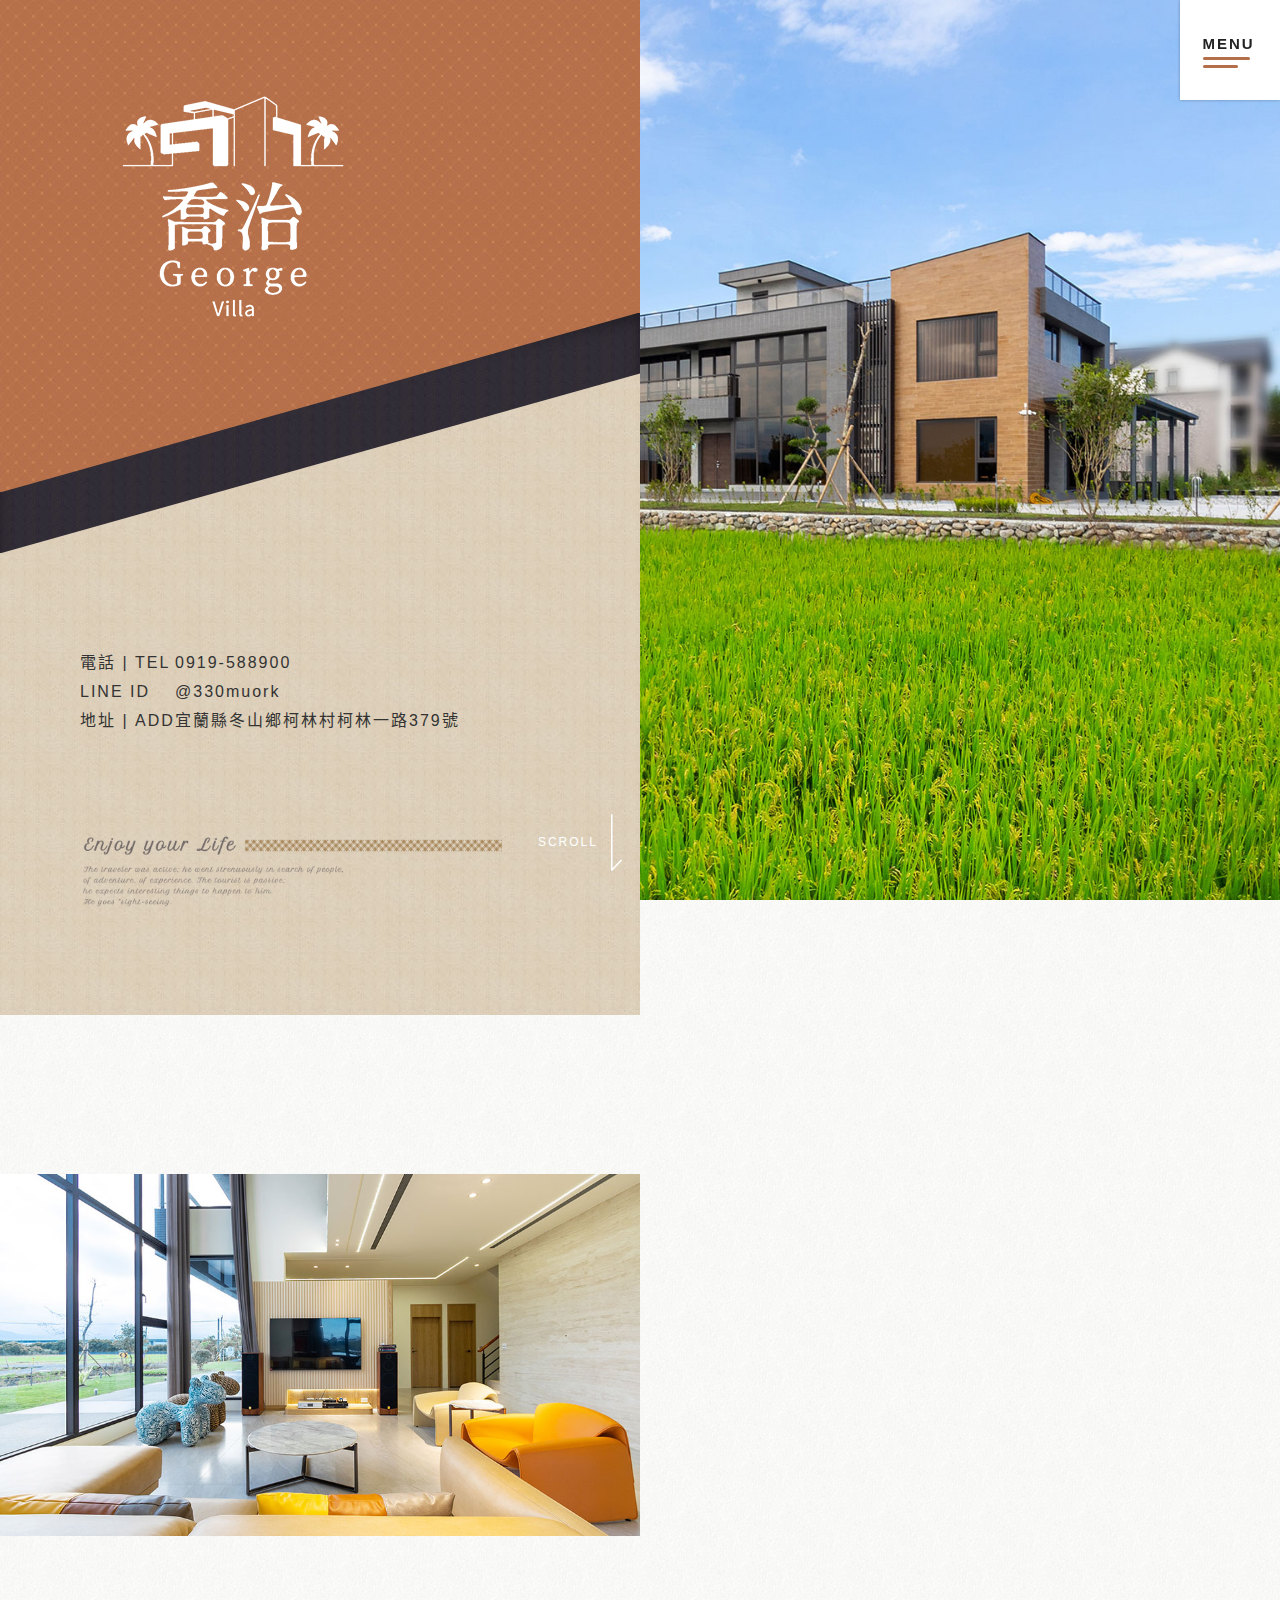
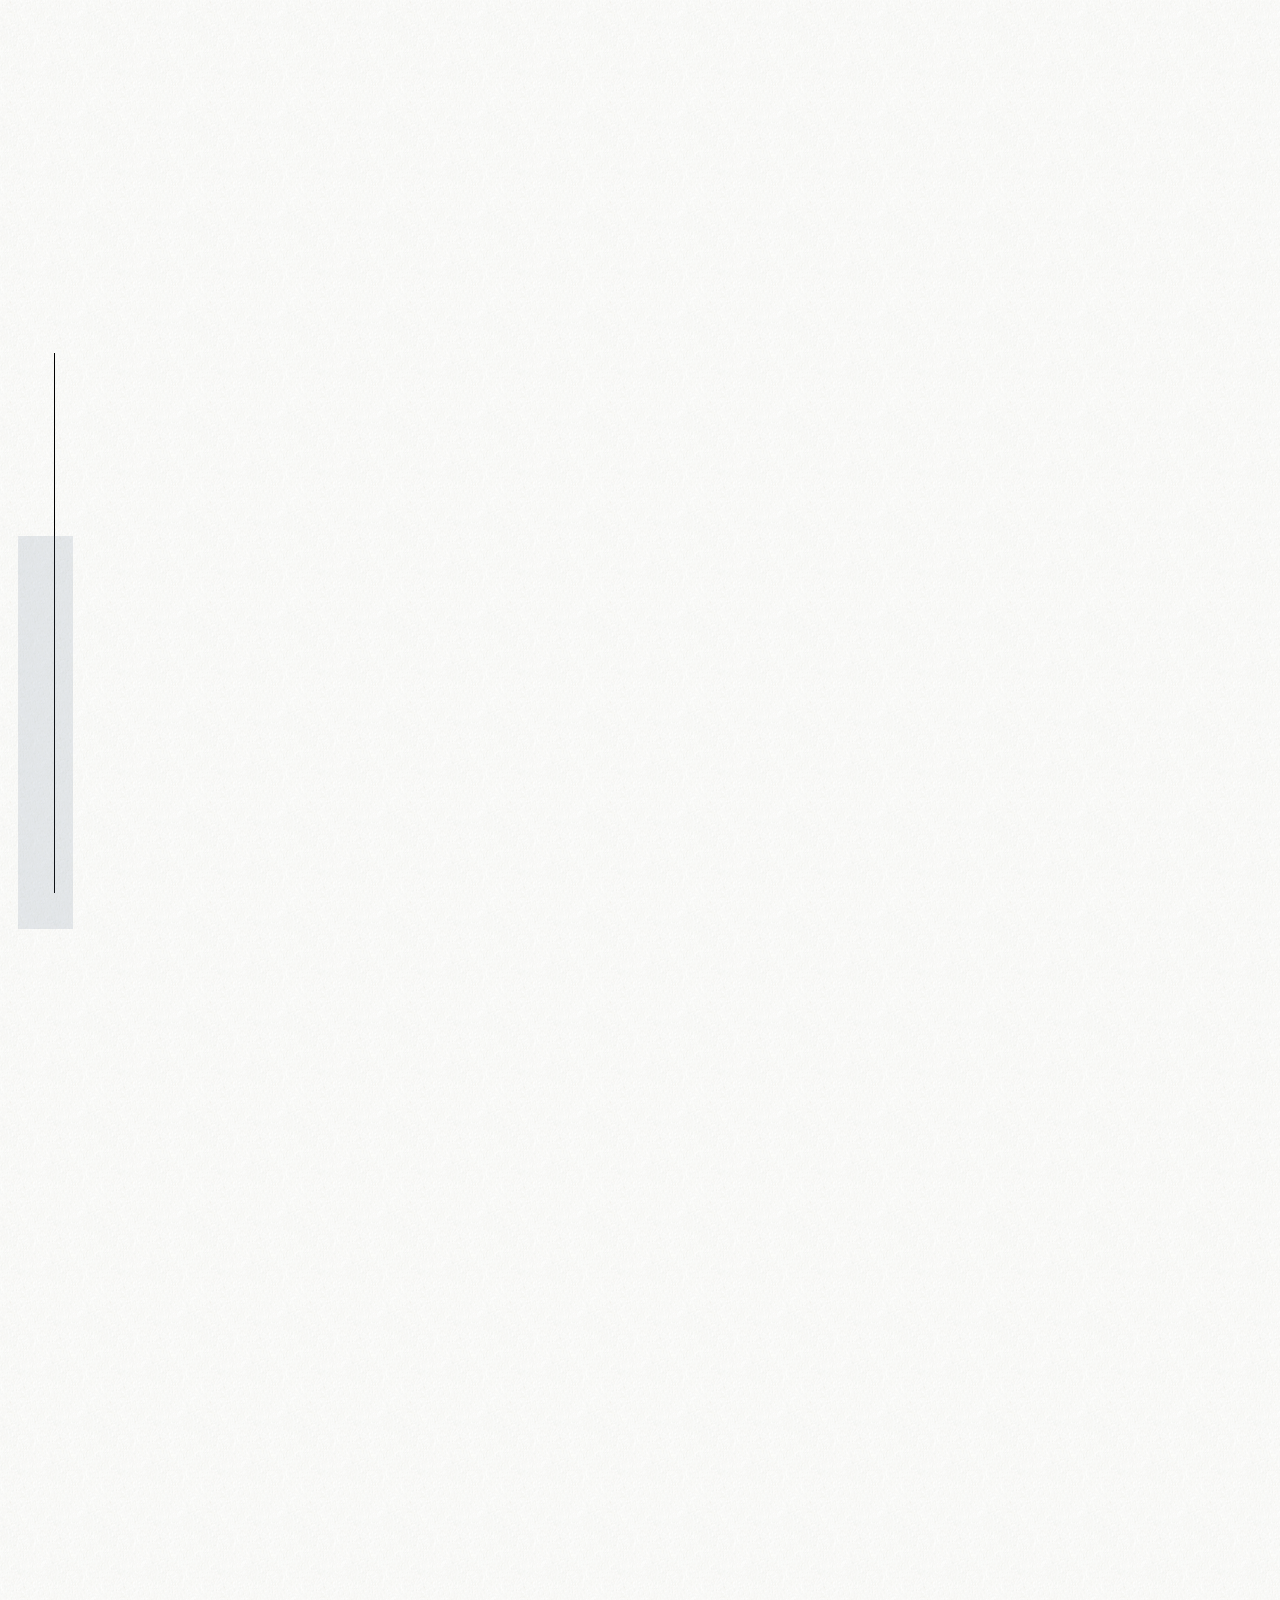
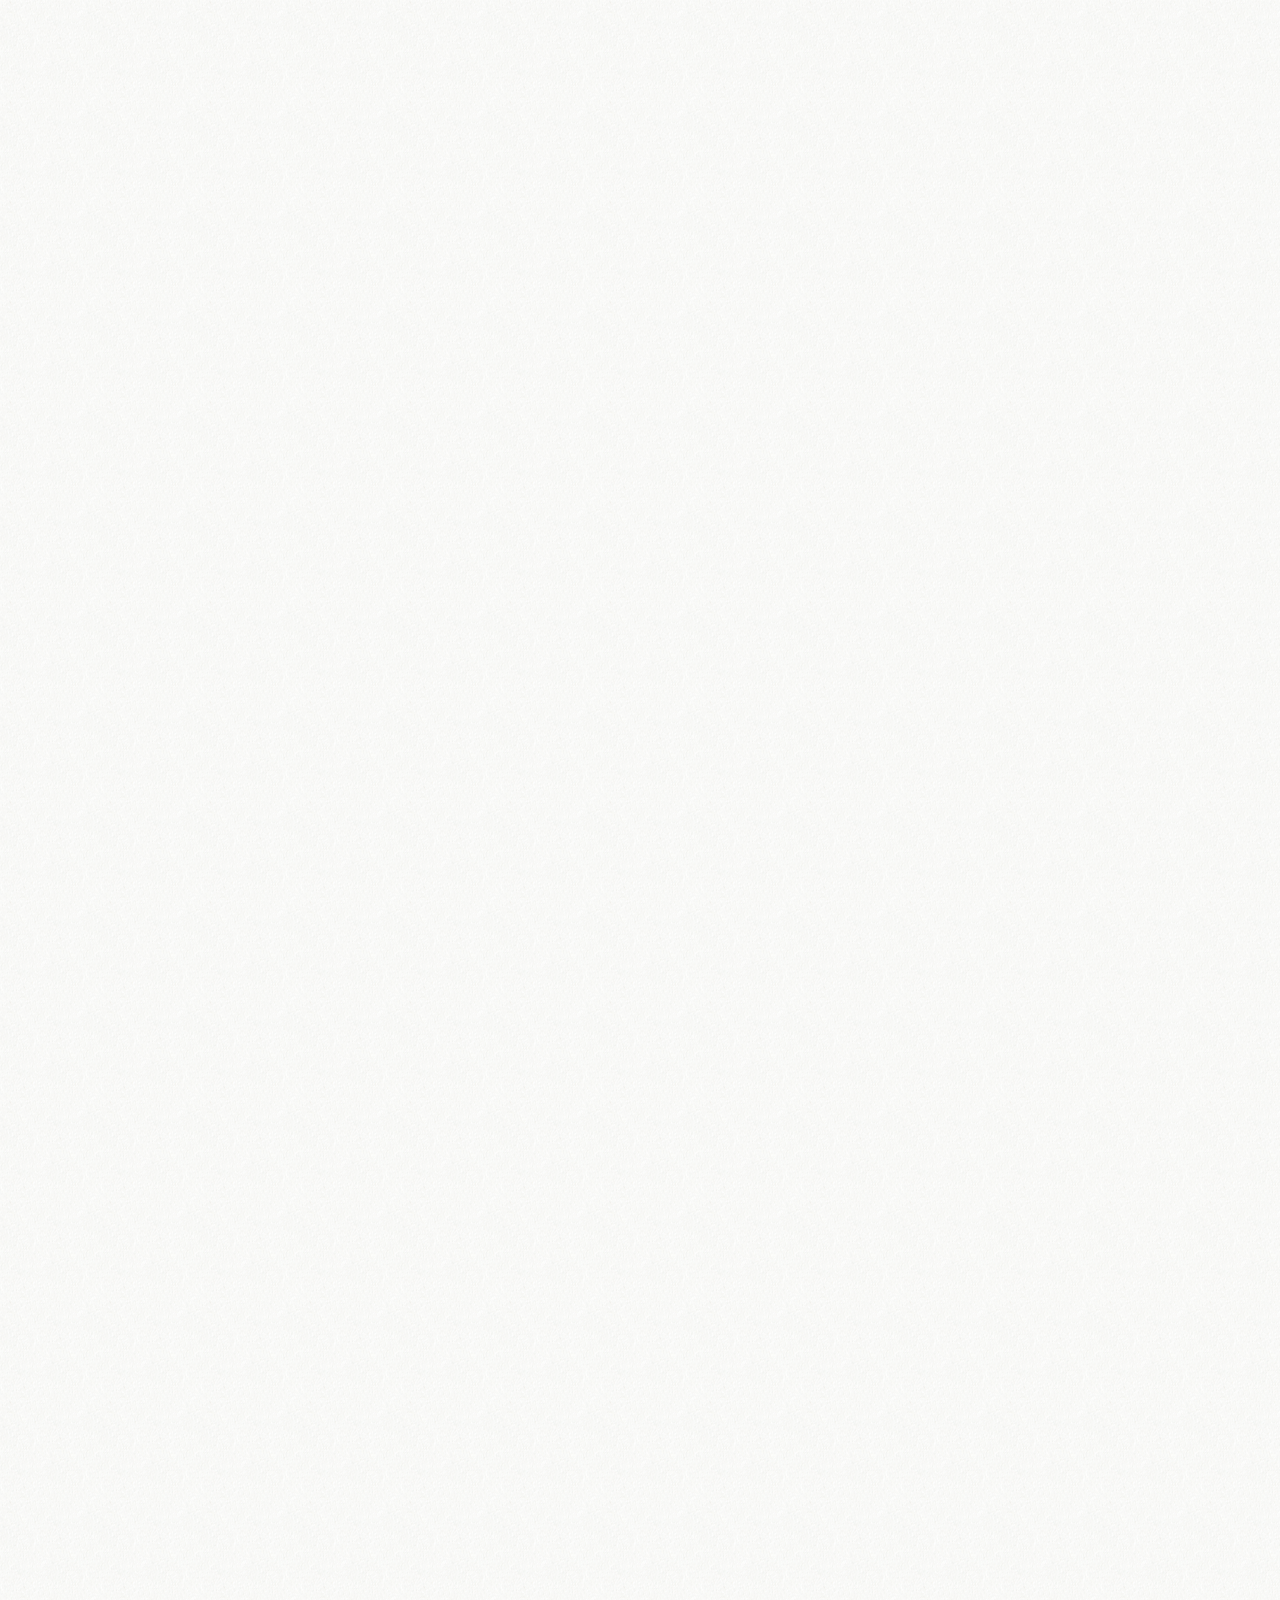
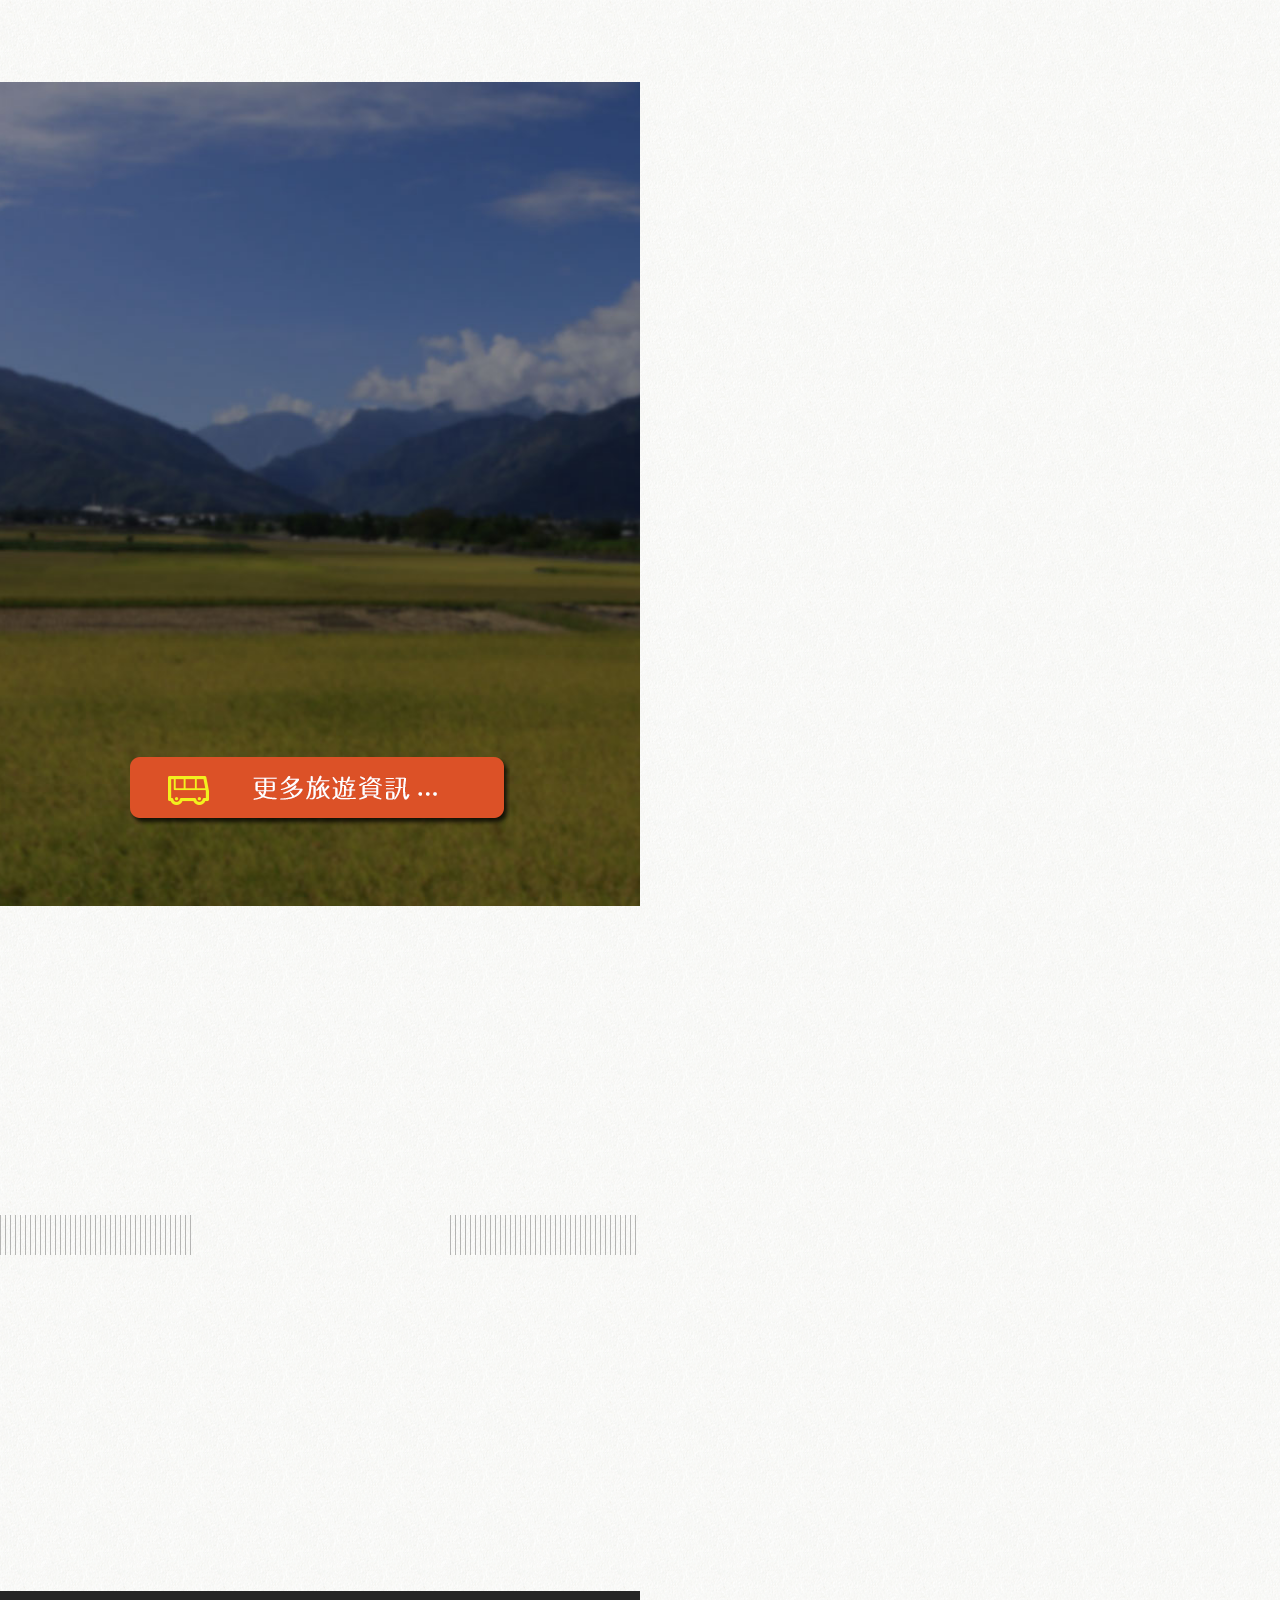
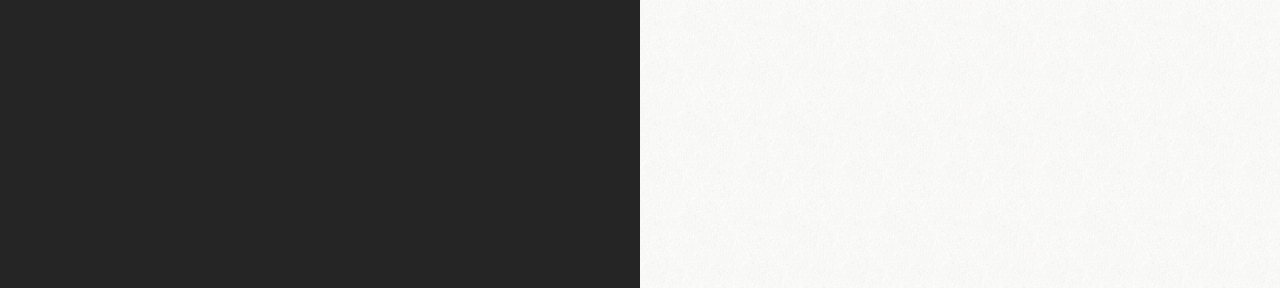
==== commit f03145fd: "change address, email address" ====
--- a/index.php.html
+++ b/index.php.html
@@ -115,7 +115,7 @@
                     <p>LINE ID </p><p>@330muork</p>
                 </li>
                 <li>
-                    <p>地址 | ADD </p><p>宜蘭縣冬山鄉補城村寶福路352號</p>
+                    <p>地址 | ADD </p><p>宜蘭縣冬山鄉柯林村柯林一路379號</p>
                 </li>
             </ul>
             <img src="images/ideco.png" class="wow fadeInDown" data-wow-duration="2s" data-wow-delay=".5s">
@@ -254,10 +254,10 @@
                 <p><img src="images/ftinfo_04.png"> WeChat｜</p><p></p>
             </li> -->
             <li>
-                <p><img src="images/ftinfo_06.png"> 信　　箱｜</p><p>babyliao_0117@yahoo.com.tw</p>
-            </li>
-            <li>
-                <p><img src="images/ftinfo_07.png"> 地　　址｜</p><p>宜蘭縣冬山鄉補城村寶福路352號</p>
+                <p><img src="images/ftinfo_06.png"> 信　　箱｜</p><p>emily0919588900@gmail.com</p>
+            </li>
+            <li>
+                <p><img src="images/ftinfo_07.png"> 地　　址｜</p><p>宜蘭縣冬山鄉柯林村柯林一路379號</p>
             </li>
         </ul>
     </div>
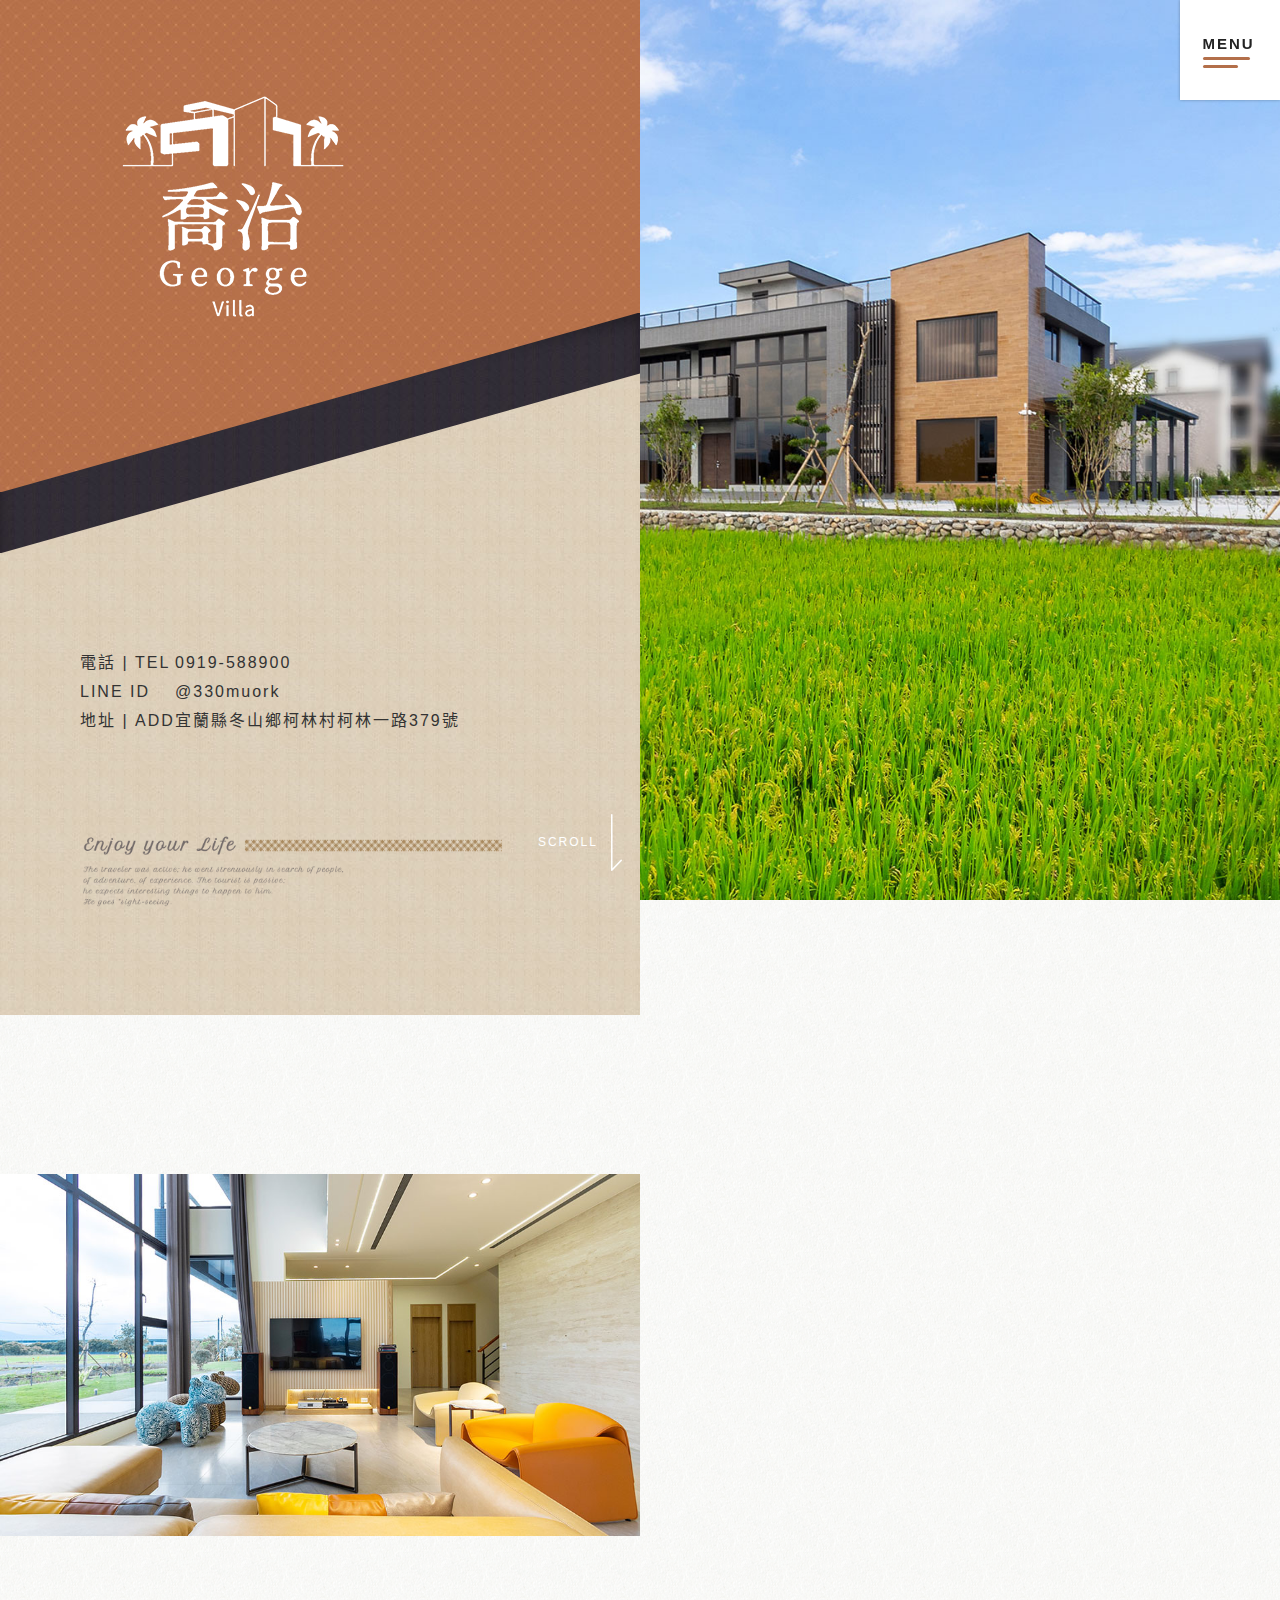
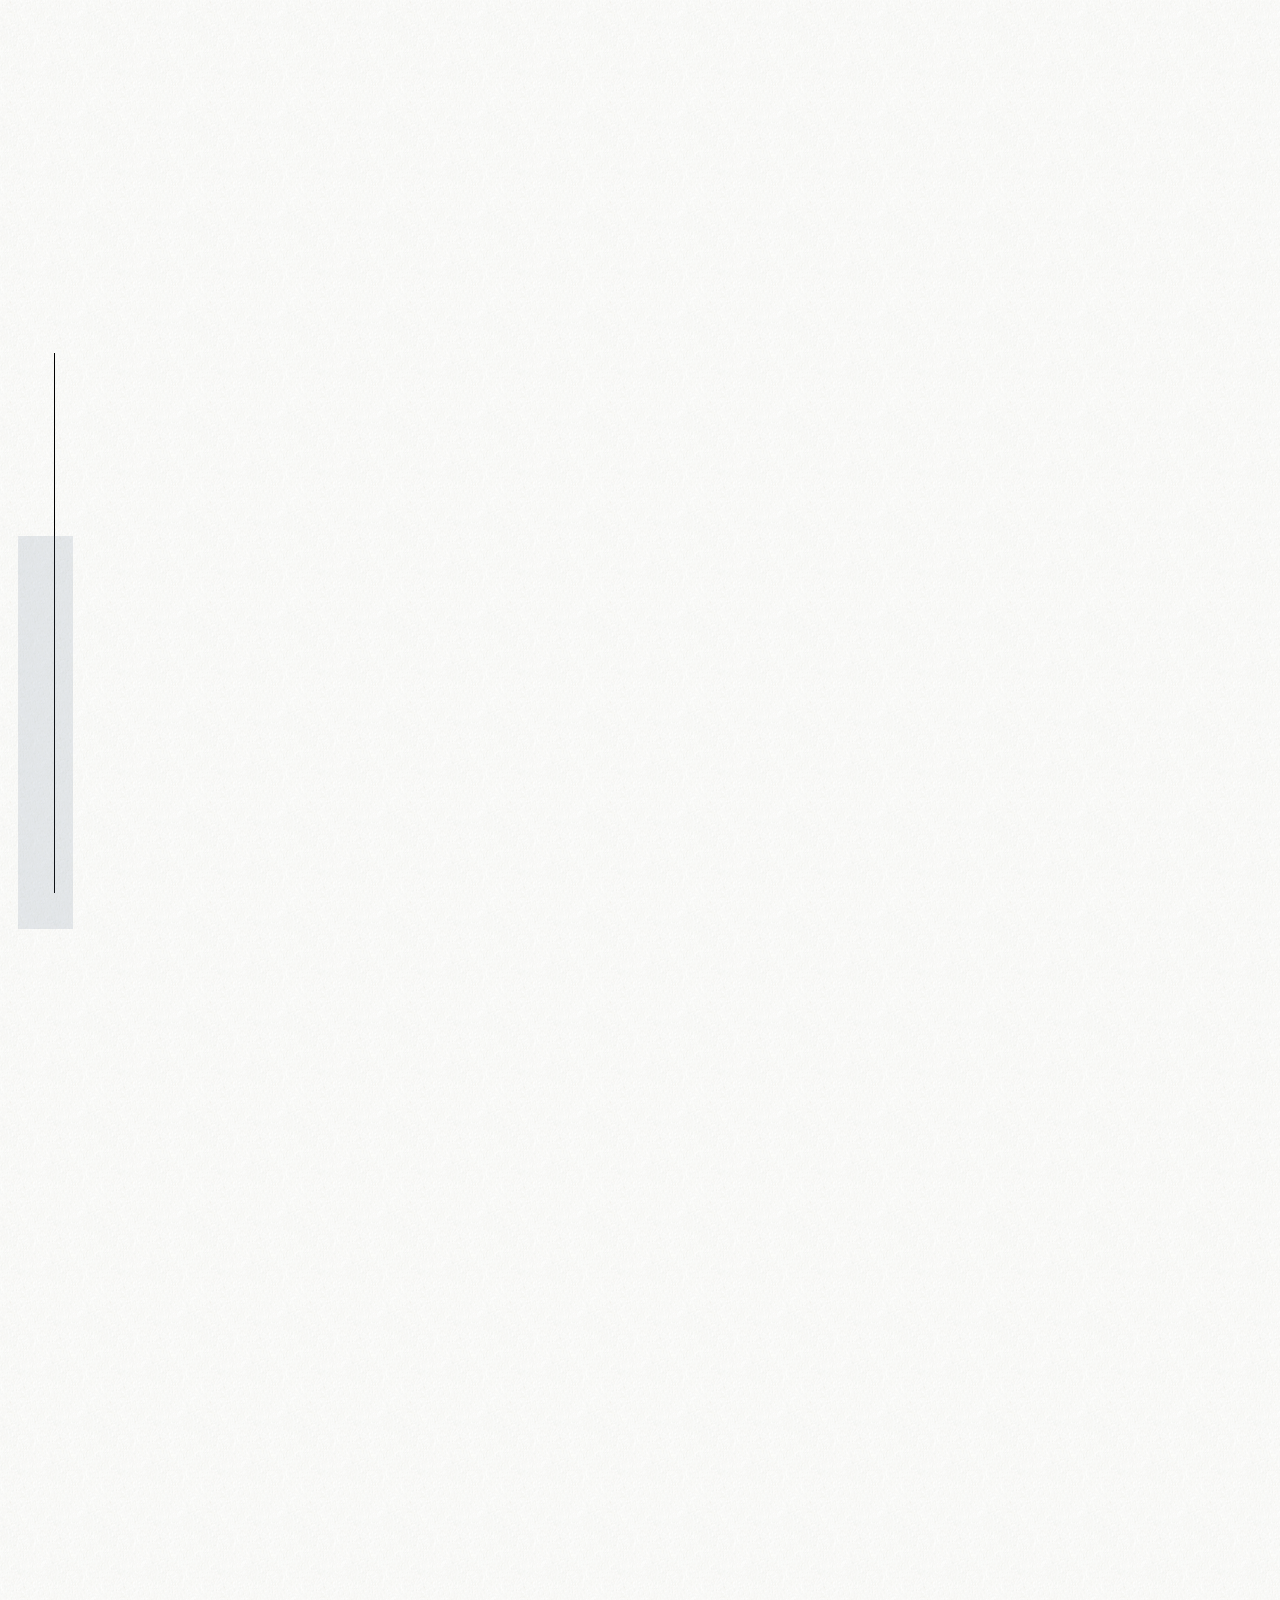
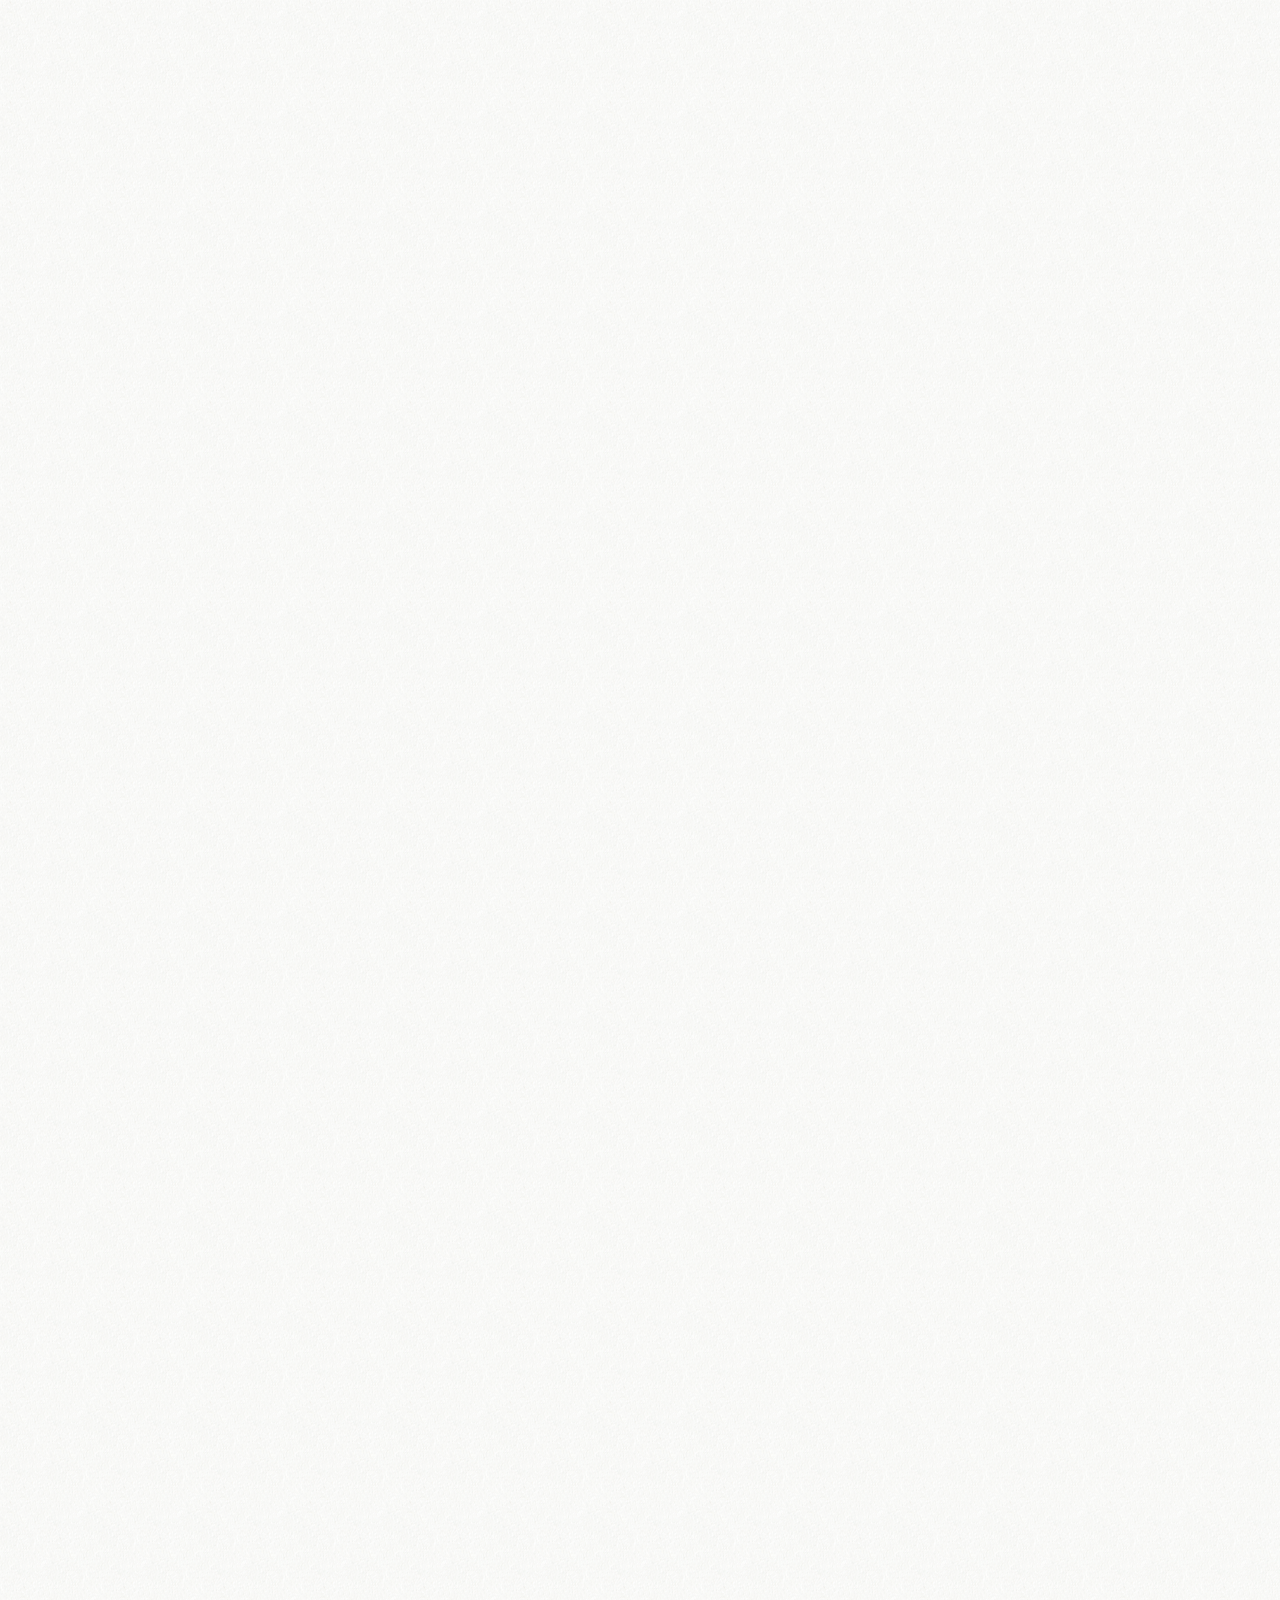
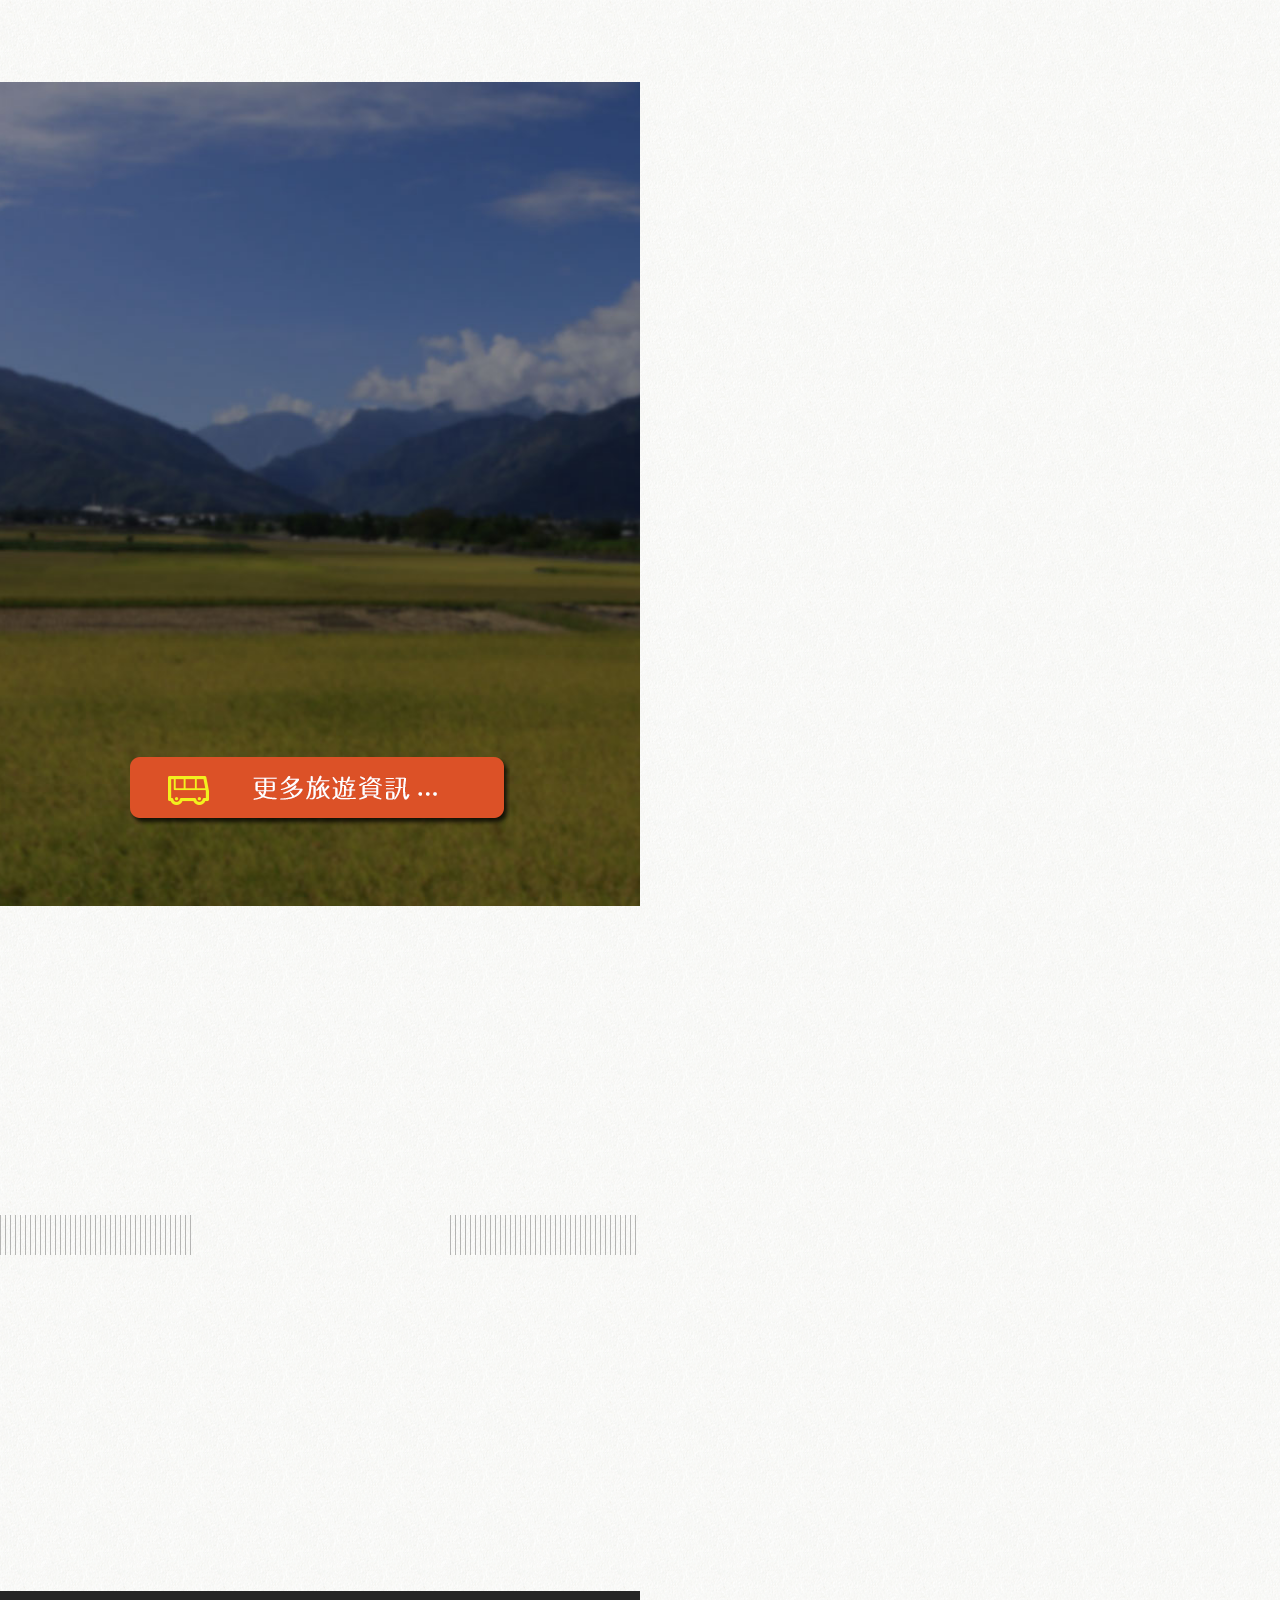
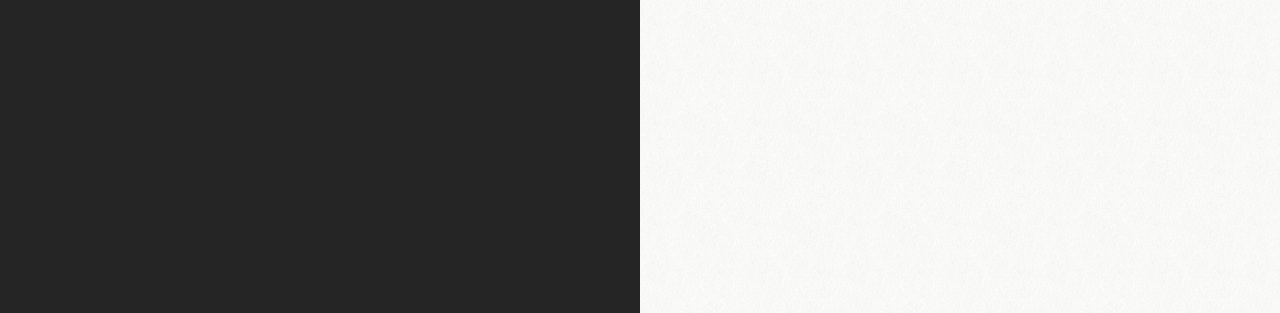
==== commit 8e17d71c: "find . -type f -exec sed -i 's/喬治Villa/生活時光民宿/g' {} +" ====
--- a/index.php.html
+++ b/index.php.html
@@ -16,9 +16,9 @@
     <meta name="viewport" content="width=device-width,initial-scale=1.0">
     <meta name="format-detection" content="telephone=no">
     <meta property="og:image" content="https://georgevilla.elbnb.com/images/abt1.jpg">
-    <meta name="keywords" content="喬治Villa,喬治,Villa,宜蘭Villa,台灣宜蘭民宿,台灣宜蘭住宿,宜蘭冬山民宿,宜蘭冬山住宿,宜蘭合法民宿,國民旅遊卡,宜蘭推薦民宿,宜蘭主題民宿,宜蘭親子民宿,宜蘭美食,宜蘭租車,梅花湖風景區,香格里拉休閒農場,新寮瀑布,冬山風箏館,冬山河森林公園,冬山河生態綠舟,仁山植物園,大洲分洪堰風景區,丸山遺址,中山休閒農業區,仁山苗圃,萬長春圳公園,草湖玉尊宮,大進休閒農業區">
+    <meta name="keywords" content="生活時光民宿,喬治,Villa,宜蘭Villa,台灣宜蘭民宿,台灣宜蘭住宿,宜蘭冬山民宿,宜蘭冬山住宿,宜蘭合法民宿,國民旅遊卡,宜蘭推薦民宿,宜蘭主題民宿,宜蘭親子民宿,宜蘭美食,宜蘭租車,梅花湖風景區,香格里拉休閒農場,新寮瀑布,冬山風箏館,冬山河森林公園,冬山河生態綠舟,仁山植物園,大洲分洪堰風景區,丸山遺址,中山休閒農業區,仁山苗圃,萬長春圳公園,草湖玉尊宮,大進休閒農業區">
     <meta name="description" content="位於冬山鄉的喬治villa，有著寬敞的戶外庭院與泳池、還有著大理石桌休閒空間，室內有著7米挑高大面景觀窗客廳與視聽空間。鄰近：冬山河親水公園、利澤簡老街、武淵水火同源、虎牌米粉觀光工廠、五十二甲溼地">
-    <title>宜蘭冬山民宿 喬治Villa-台灣官方網站</title>
+    <title>宜蘭冬山民宿 生活時光民宿-台灣官方網站</title>
     <!-- Core CSS -->
     <link rel="Shortcut Icon" type="image/x-icon" href="images/favicon.ico">
     <link rel="stylesheet" href="mob/css/animate.min.css">
@@ -138,7 +138,7 @@
         <div class="abt2">
         	<img src="images/abt2.png" class="wow fadeInDown" data-wow-duration="2s" data-wow-delay=".3s">
             <div class="text wow fadeInDown" data-wow-duration="2s" data-wow-delay=".5s">
-                <span style="font-size:16pt; font-family:'微軟正黑體'; font-weight:bold; color:#000;">民宿登記編號2437號</span>
+                <span style="font-size:16pt; font-family:'微軟正黑體'; font-weight:bold; color:#000;">民宿登記編號2715號</span>
                 <br><br>
                 位於冬山鄉的喬治villa，有著寬敞的戶外庭院與泳池、還有著大理石桌休閒空間，可以望著一片綠油油的稻田享受著吹拂而來的稻香氣息。
                 <br><br>
@@ -288,19 +288,19 @@
             <!-- <img src="images/fmark3.jpg"> -->
         </div>
         <div class="number wow fadeInDown" data-wow-duration="2s" data-wow-delay=".5s">
-            -宜蘭縣合法民宿2437號-
+            -宜蘭縣合法民宿2715號-
         </div>
         <!--icon-->
         <div class="icon wow fadeInDown" data-wow-duration="1s" data-wow-delay=".6s">
             share：
             <a href="https://line.naver.jp/R/msg/text/?https://georgevilla.elbnb.com/" target="_blank"><img src="images/fticon_01.png"></a>
             <a href="https://www.facebook.com/sharer.php?u=https://georgevilla.elbnb.com/" target="_blank"><img src="images/fticon_02.png"></a>
-            <a href="https://twitter.com/share?url=https://georgevilla.elbnb.com/&text=喬治Villa" target="_blank"><img src="images/fticon_03.png"></a>
-            <a href="mailto:?Subject=喬治Villa&Body=https://georgevilla.elbnb.com/"><img src="images/fticon_04.png"></a>
+            <a href="https://twitter.com/share?url=https://georgevilla.elbnb.com/&text=生活時光民宿" target="_blank"><img src="images/fticon_03.png"></a>
+            <a href="mailto:?Subject=生活時光民宿&Body=https://georgevilla.elbnb.com/"><img src="images/fticon_04.png"></a>
         </div>
         <!--copyright-->
         <div class="copyright wow fadeInDown" data-wow-duration="1s" data-wow-delay=".6s">
-            <a href="index.php.html">喬治Villa</a> | Copyright&copy; All Rights Reserved.<a href="https://www.webview.com.tw/" target="_blank">景騰多媒體股份有限公司</a>設計維護
+            <a href="index.php.html">生活時光民宿</a> | Copyright&copy; All Rights Reserved.<a href="https://www.webview.com.tw/" target="_blank">景騰多媒體股份有限公司</a>設計維護
         </div>
     </div>
 </footer>
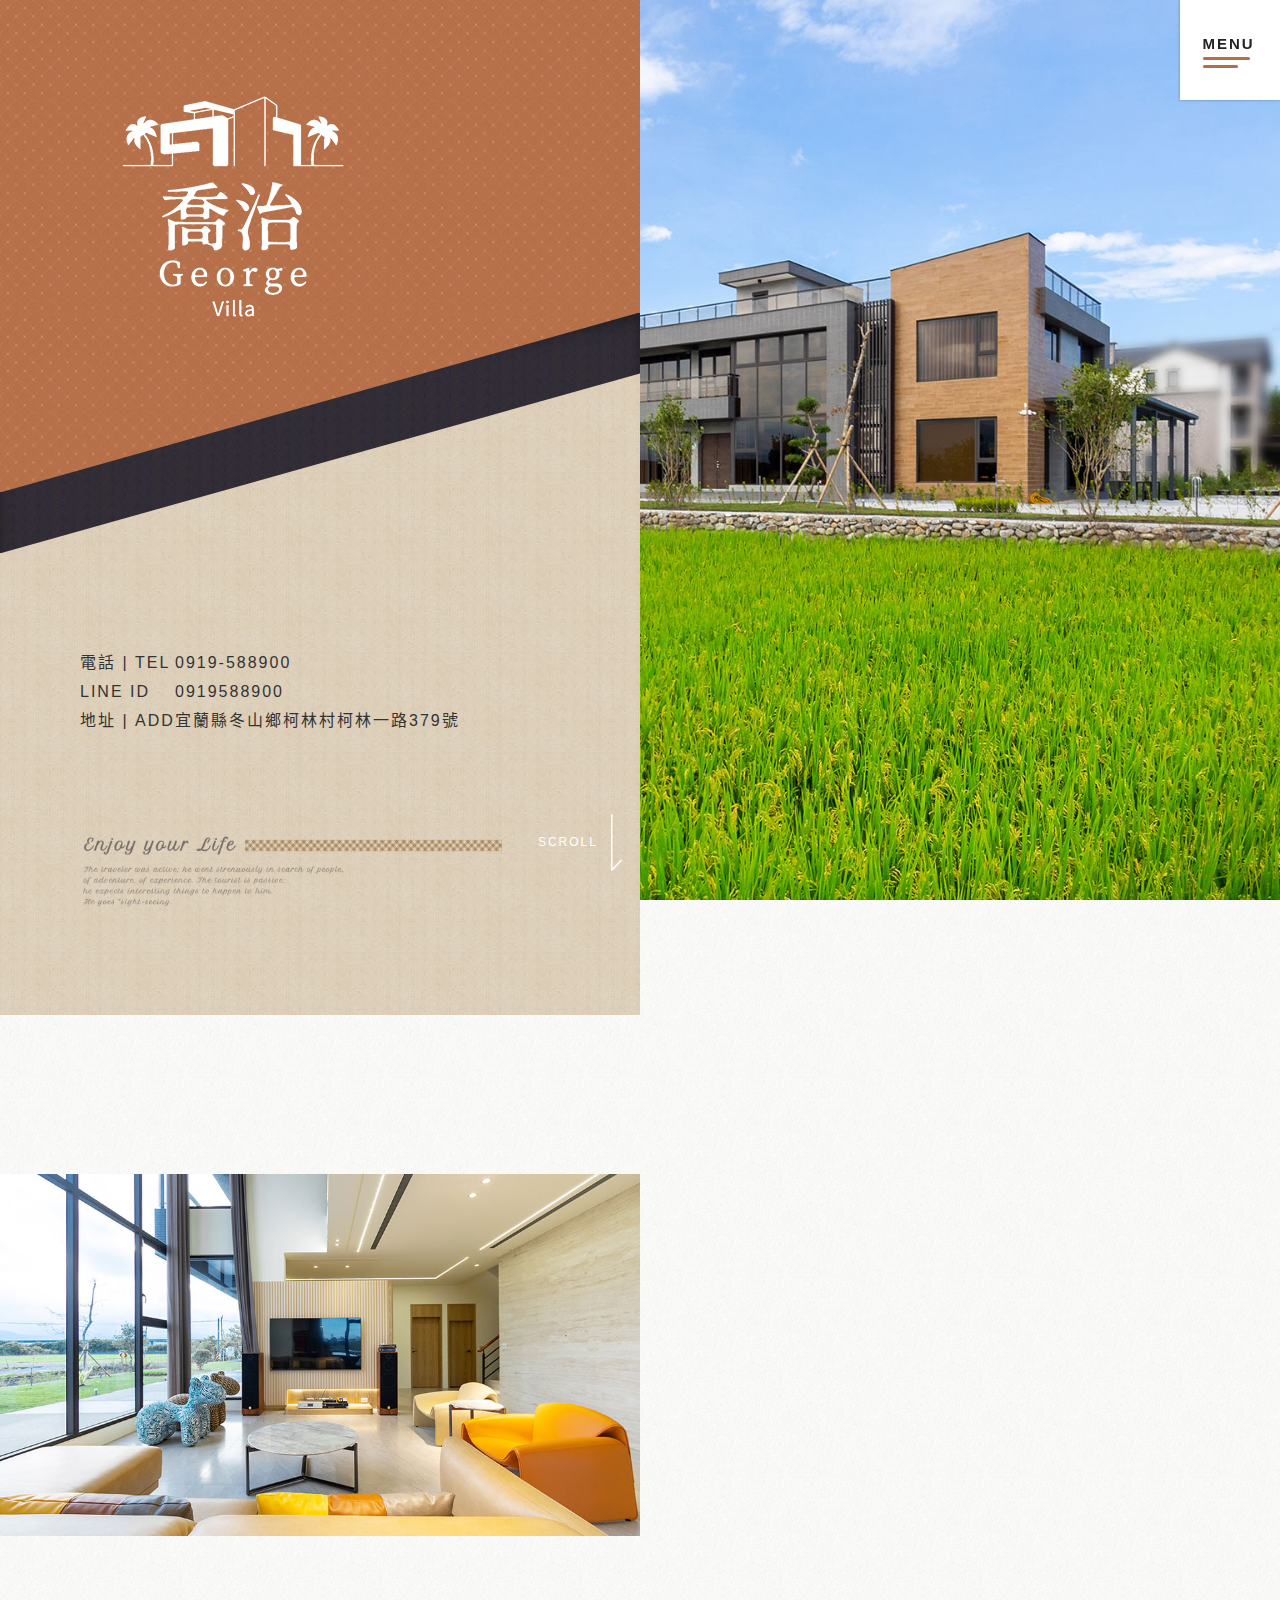
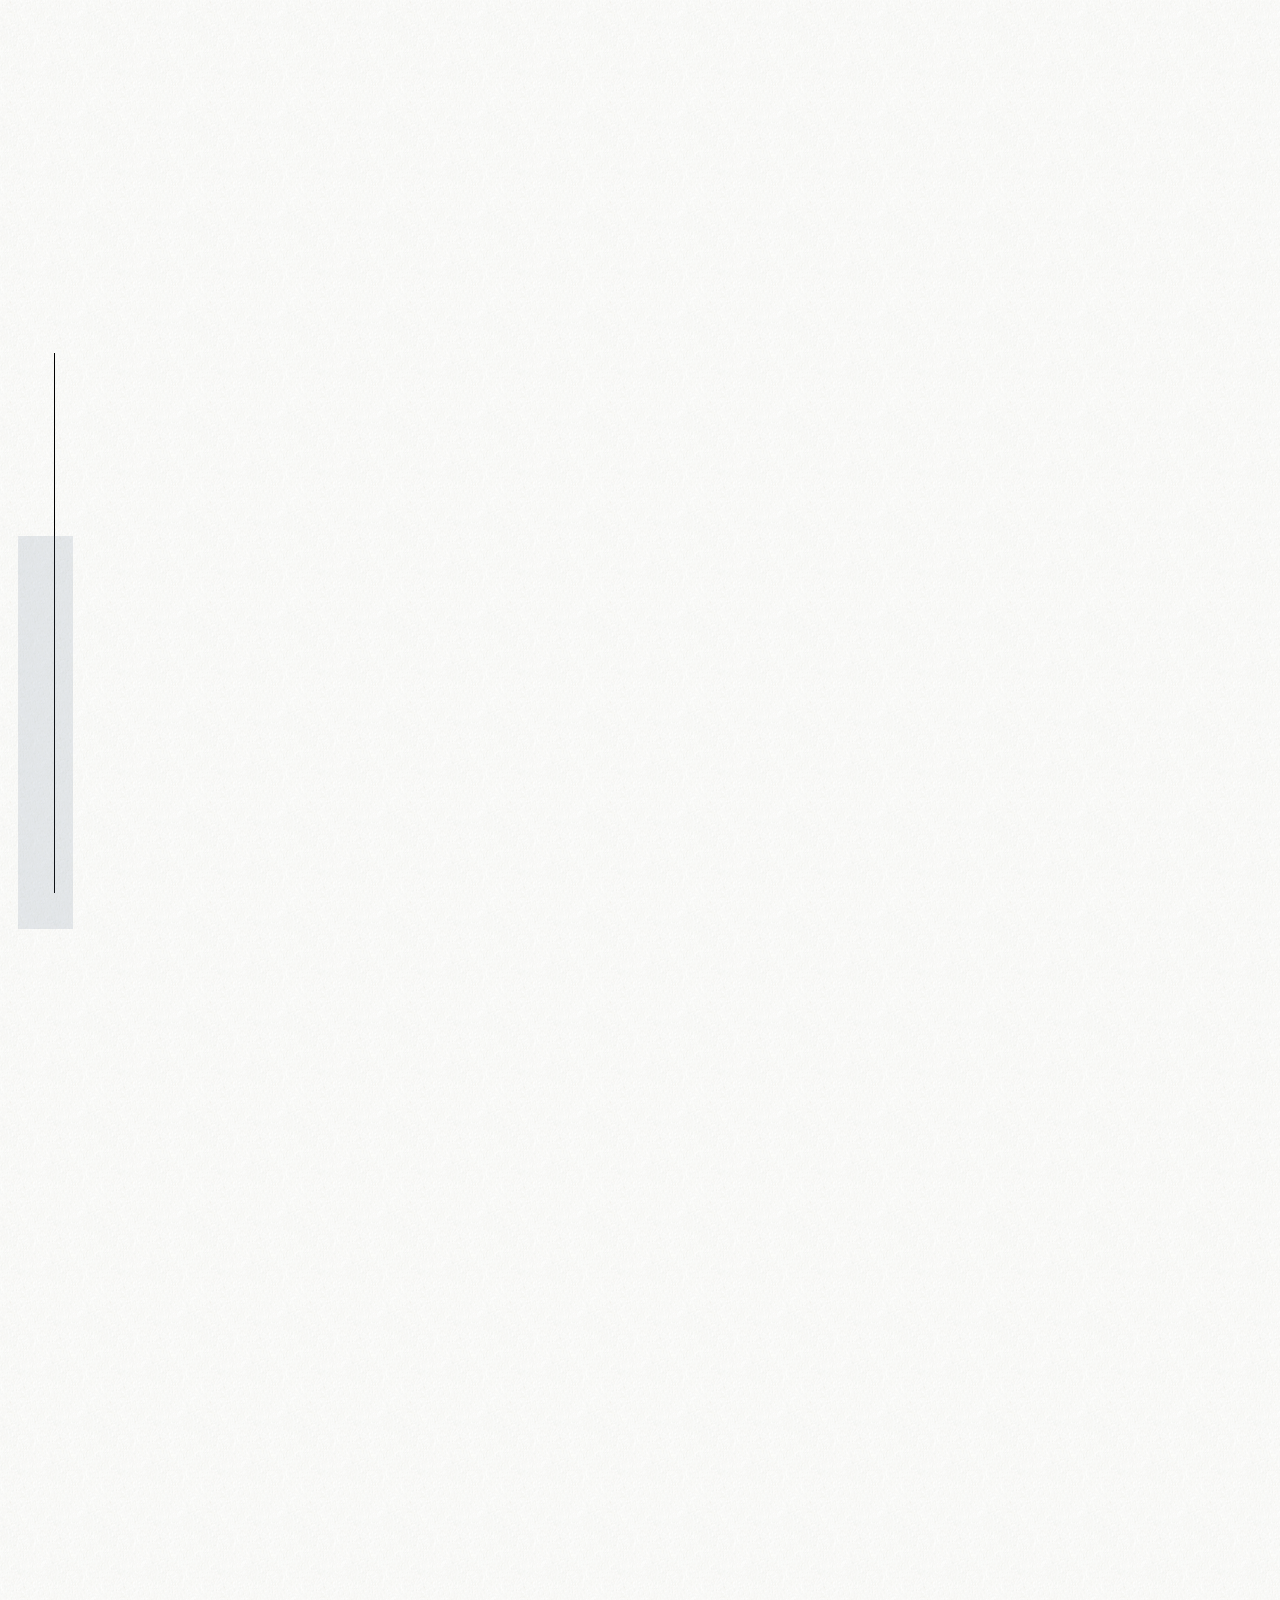
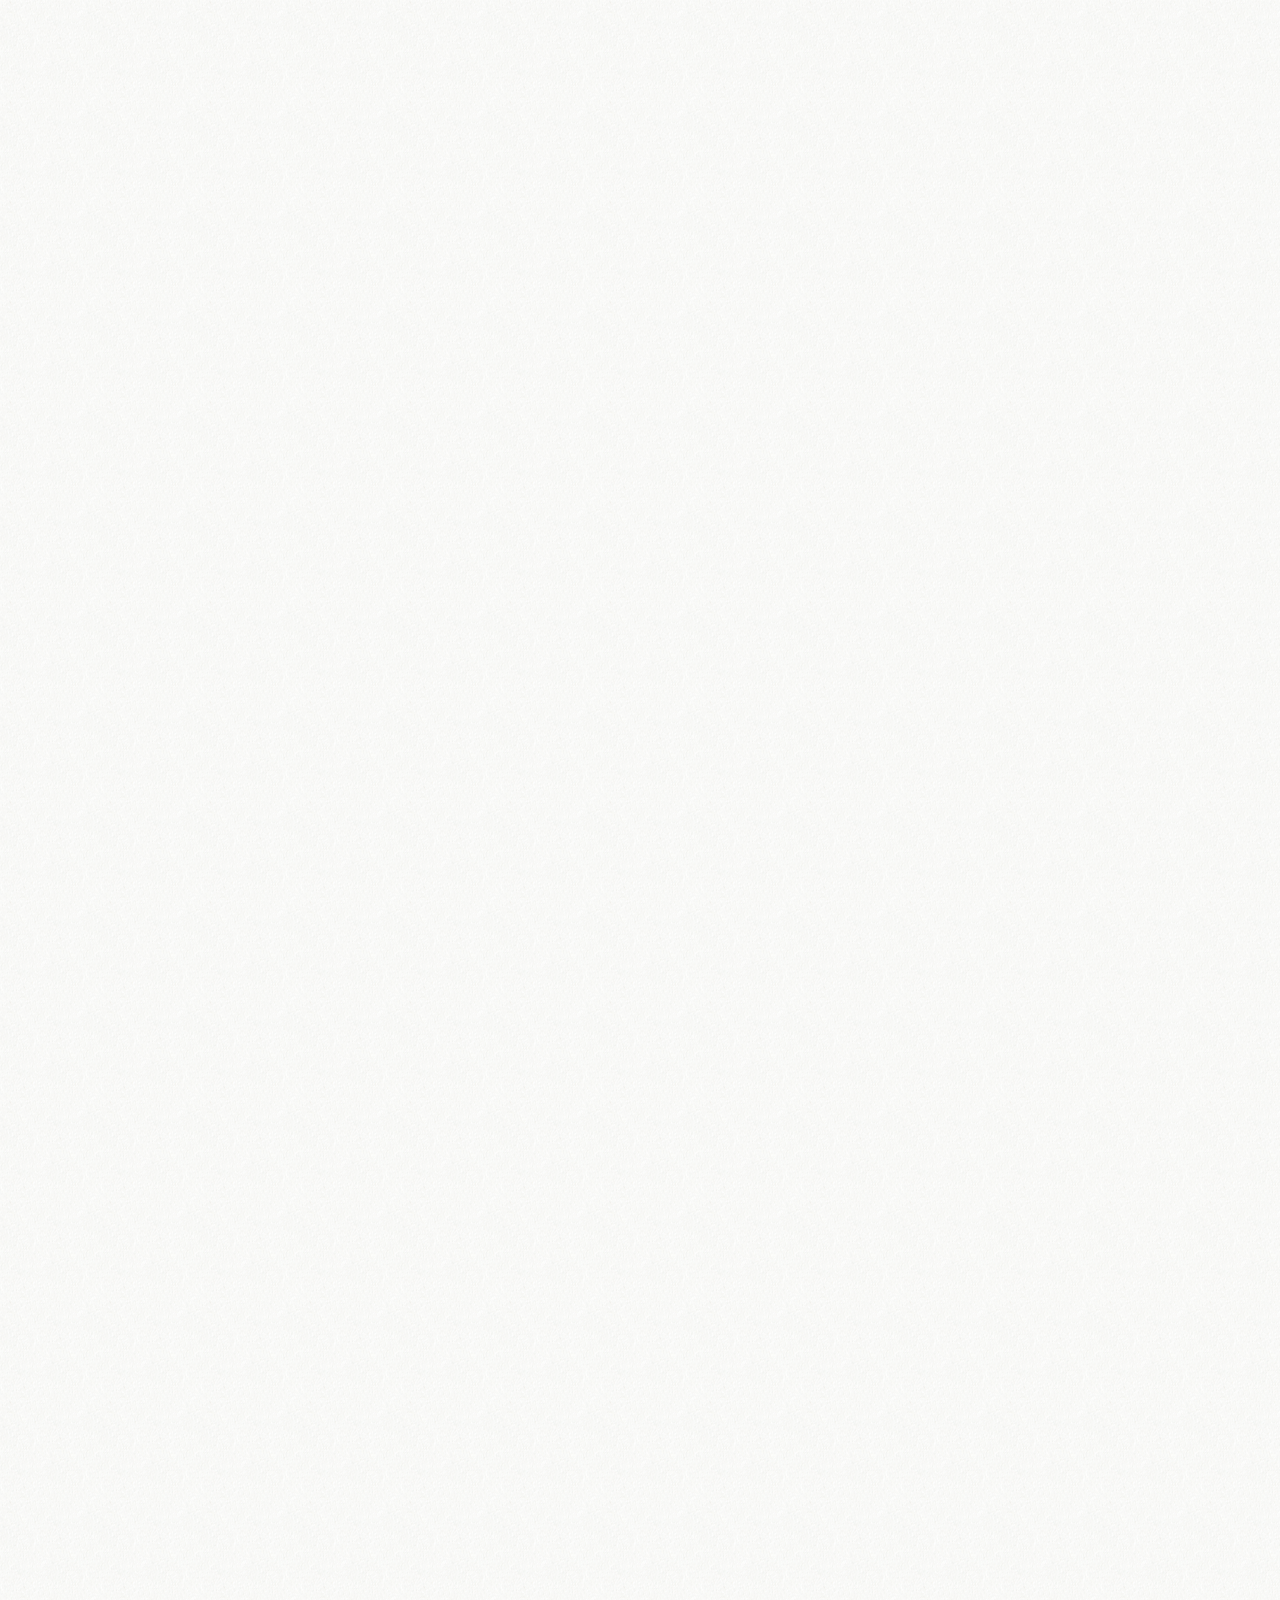
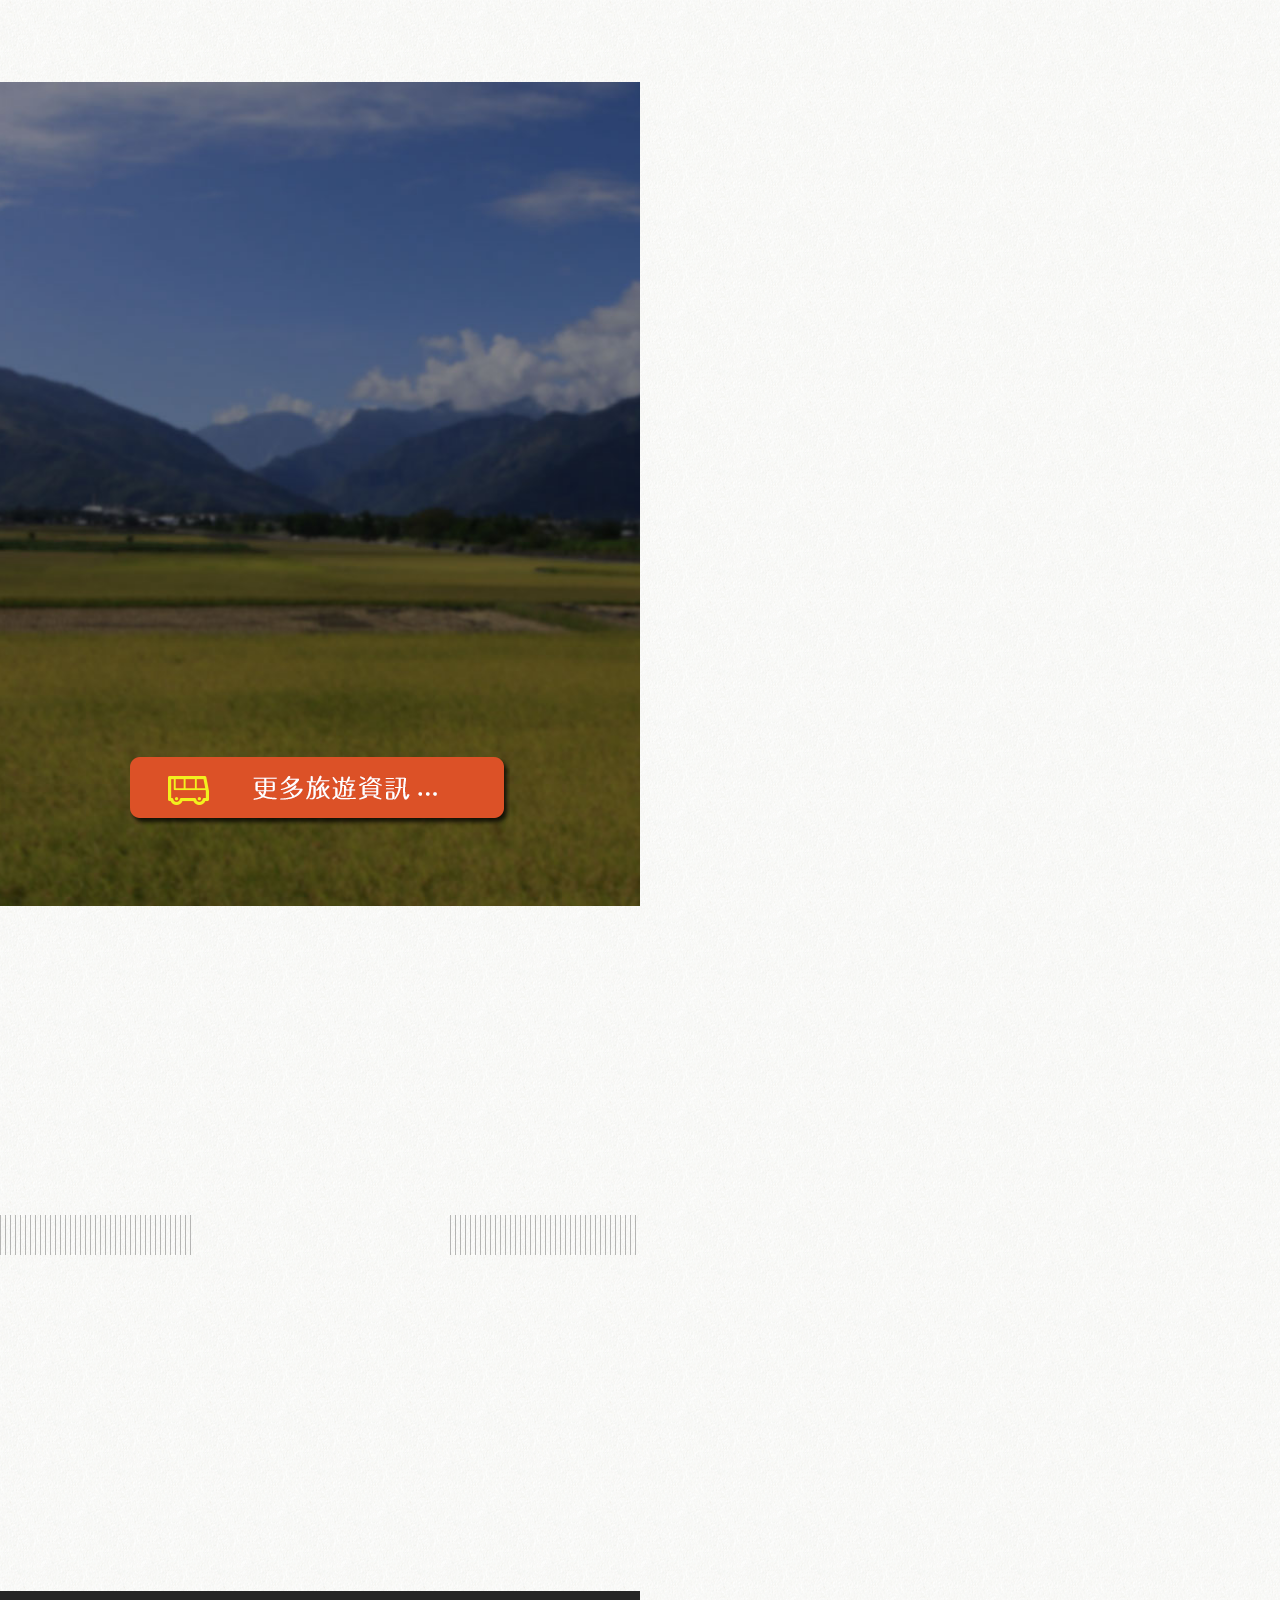
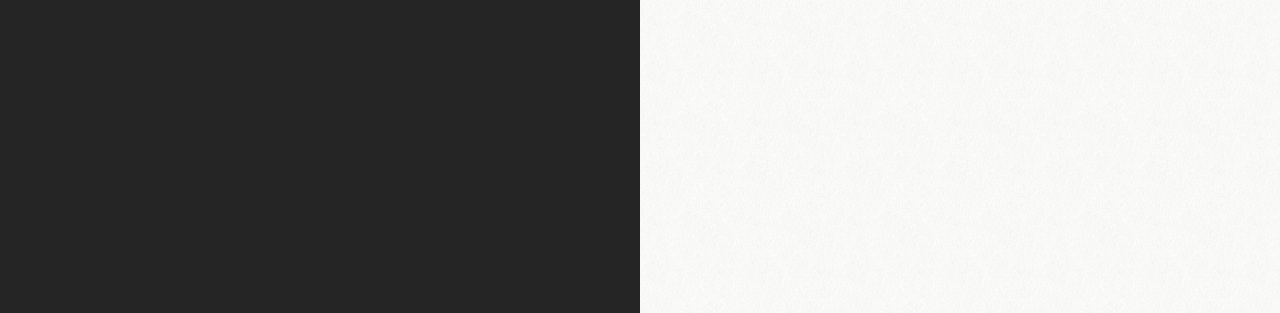
==== commit a5b48c4d: "find . -type f -exec sed -i 's/@330muork/0919588900/g' {} +" ====
--- a/index.php.html
+++ b/index.php.html
@@ -16,8 +16,8 @@
     <meta name="viewport" content="width=device-width,initial-scale=1.0">
     <meta name="format-detection" content="telephone=no">
     <meta property="og:image" content="https://georgevilla.elbnb.com/images/abt1.jpg">
-    <meta name="keywords" content="生活時光民宿,喬治,Villa,宜蘭Villa,台灣宜蘭民宿,台灣宜蘭住宿,宜蘭冬山民宿,宜蘭冬山住宿,宜蘭合法民宿,國民旅遊卡,宜蘭推薦民宿,宜蘭主題民宿,宜蘭親子民宿,宜蘭美食,宜蘭租車,梅花湖風景區,香格里拉休閒農場,新寮瀑布,冬山風箏館,冬山河森林公園,冬山河生態綠舟,仁山植物園,大洲分洪堰風景區,丸山遺址,中山休閒農業區,仁山苗圃,萬長春圳公園,草湖玉尊宮,大進休閒農業區">
-    <meta name="description" content="位於冬山鄉的喬治villa，有著寬敞的戶外庭院與泳池、還有著大理石桌休閒空間，室內有著7米挑高大面景觀窗客廳與視聽空間。鄰近：冬山河親水公園、利澤簡老街、武淵水火同源、虎牌米粉觀光工廠、五十二甲溼地">
+    <meta name="keywords" content="生活時光民宿,生活時光,Villa,宜蘭Villa,台灣宜蘭民宿,台灣宜蘭住宿,宜蘭冬山民宿,宜蘭冬山住宿,宜蘭合法民宿,國民旅遊卡,宜蘭推薦民宿,宜蘭主題民宿,宜蘭親子民宿,宜蘭美食,宜蘭租車,梅花湖風景區,香格里拉休閒農場,新寮瀑布,冬山風箏館,冬山河森林公園,冬山河生態綠舟,仁山植物園,大洲分洪堰風景區,丸山遺址,中山休閒農業區,仁山苗圃,萬長春圳公園,草湖玉尊宮,大進休閒農業區">
+    <meta name="description" content="位於冬山鄉的生活時光villa，有著寬敞的戶外庭院與泳池、還有著大理石桌休閒空間，室內有著7米挑高大面景觀窗客廳與視聽空間。鄰近：冬山河親水公園、利澤簡老街、武淵水火同源、虎牌米粉觀光工廠、五十二甲溼地">
     <title>宜蘭冬山民宿 生活時光民宿-台灣官方網站</title>
     <!-- Core CSS -->
     <link rel="Shortcut Icon" type="image/x-icon" href="images/favicon.ico">
@@ -112,7 +112,7 @@
                     <p>電話 | TEL </p><p>0919-588900</p>
                 </li>
                 <li>
-                    <p>LINE ID </p><p>@330muork</p>
+                    <p>LINE ID </p><p>0919588900</p>
                 </li>
                 <li>
                     <p>地址 | ADD </p><p>宜蘭縣冬山鄉柯林村柯林一路379號</p>
@@ -140,7 +140,7 @@
             <div class="text wow fadeInDown" data-wow-duration="2s" data-wow-delay=".5s">
                 <span style="font-size:16pt; font-family:'微軟正黑體'; font-weight:bold; color:#000;">民宿登記編號2715號</span>
                 <br><br>
-                位於冬山鄉的喬治villa，有著寬敞的戶外庭院與泳池、還有著大理石桌休閒空間，可以望著一片綠油油的稻田享受著吹拂而來的稻香氣息。
+                位於冬山鄉的生活時光villa，有著寬敞的戶外庭院與泳池、還有著大理石桌休閒空間，可以望著一片綠油油的稻田享受著吹拂而來的稻香氣息。
                 <br><br>
                 在室內有著7米挑高大面景觀窗客廳與視聽空間，大人小孩同樂皆宜，在夕陽灑落下，在餐廳一處，可以悠閒的享受著下午茶來療癒渡假的心境，這絕對是一個渡假宅首選。
                 <br><br>
@@ -248,7 +248,7 @@
                 <p><img src="images/ftinfo_02.png"> 聯絡時間｜</p><p>09:00AM~06:00PM</p>
             </li> -->
             <li>
-                <p><img src="images/ftinfo_03.png"> LINE ID｜</p><p>@330muork</p>
+                <p><img src="images/ftinfo_03.png"> LINE ID｜</p><p>0919588900</p>
             </li>
             <!-- <li>
                 <p><img src="images/ftinfo_04.png"> WeChat｜</p><p></p>
